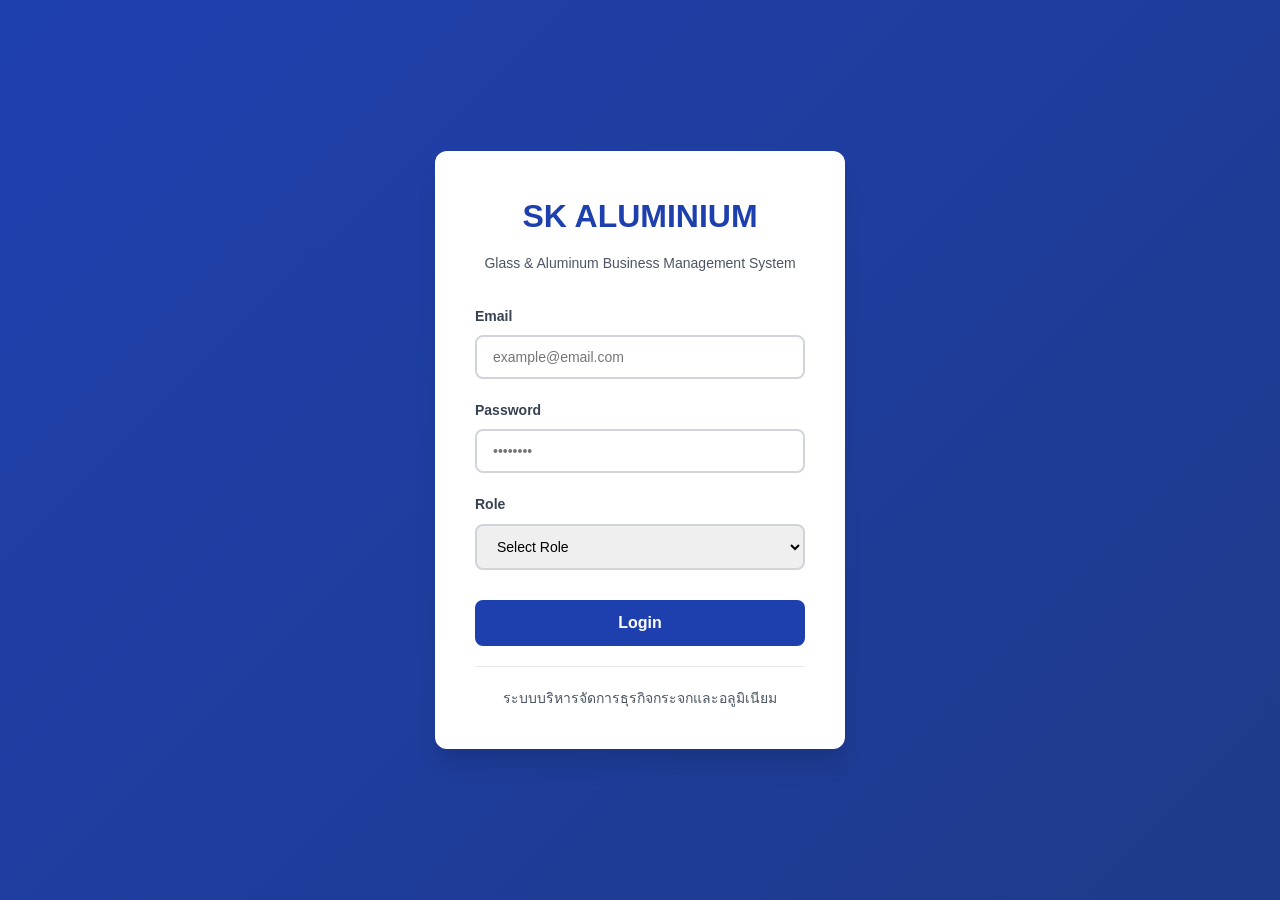
==== index.html @ 7371a051 "add all Round1" ====
<!DOCTYPE html>
<html lang="th">
<head>
    <meta charset="UTF-8">
    <meta name="viewport" content="width=device-width, initial-scale=1.0">
    <title>SK Aluminium - Login</title>
    <link rel="stylesheet" href="css/style.css">
</head>
<body class="login-page">
    <div class="login-container">
        <div class="login-box">
            <div class="login-header">
                <h1>SK ALUMINIUM</h1>
                <p>Glass & Aluminum Business Management System</p>
            </div>
            
            <form id="loginForm" class="login-form">
                <div class="form-group">
                    <label for="email">Email</label>
                    <input type="email" id="email" name="email" required placeholder="example@email.com">
                </div>
                
                <div class="form-group">
                    <label for="password">Password</label>
                    <input type="password" id="password" name="password" required placeholder="••••••••">
                </div>
                
                <div class="form-group">
                    <label for="role">Role</label>
                    <select id="role" name="role" required>
                        <option value="">Select Role</option>
                        <option value="CEO">CEO</option>
                        <option value="EMPLOYEE">Employee</option>
                    </select>
                </div>
                
                <button type="submit" class="btn-login">Login</button>
            </form>
            
            <div class="login-footer">
                <p>ระบบบริหารจัดการธุรกิจกระจกและอลูมิเนียม</p>
            </div>
        </div>
    </div>
    
    <script src="js/main.js"></script>
</body>
</html>
---- css/style.css ----
/* ===== Global Styles ===== */
* {
    margin: 0;
    padding: 0;
    box-sizing: border-box;
}

:root {
    /* Colors from SK Aluminium brand */
    --primary-blue: #1e40af;
    --primary-blue-dark: #1e3a8a;
    --primary-blue-light: #3b82f6;
    --secondary-blue: #60a5fa;
    --accent-blue: #2563eb;
    
    --white: #ffffff;
    --gray-50: #f9fafb;
    --gray-100: #f3f4f6;
    --gray-200: #e5e7eb;
    --gray-300: #d1d5db;
    --gray-400: #9ca3af;
    --gray-500: #6b7280;
    --gray-600: #4b5563;
    --gray-700: #374151;
    --gray-800: #1f2937;
    --gray-900: #111827;
    
    --success: #10b981;
    --warning: #f59e0b;
    --danger: #ef4444;
    --info: #3b82f6;
    
    --shadow-sm: 0 1px 2px 0 rgba(0, 0, 0, 0.05);
    --shadow: 0 1px 3px 0 rgba(0, 0, 0, 0.1), 0 1px 2px 0 rgba(0, 0, 0, 0.06);
    --shadow-md: 0 4px 6px -1px rgba(0, 0, 0, 0.1), 0 2px 4px -1px rgba(0, 0, 0, 0.06);
    --shadow-lg: 0 10px 15px -3px rgba(0, 0, 0, 0.1), 0 4px 6px -2px rgba(0, 0, 0, 0.05);
    --shadow-xl: 0 20px 25px -5px rgba(0, 0, 0, 0.1), 0 10px 10px -5px rgba(0, 0, 0, 0.04);
}

body {
    font-family: -apple-system, BlinkMacSystemFont, 'Segoe UI', Roboto, 'Helvetica Neue', Arial, sans-serif;
    background: var(--gray-50);
    color: var(--gray-900);
    line-height: 1.6;
}

/* ===== Login Page ===== */
.login-page {
    display: flex;
    align-items: center;
    justify-content: center;
    min-height: 100vh;
    background: linear-gradient(135deg, var(--primary-blue) 0%, var(--primary-blue-dark) 100%);
}

.login-container {
    width: 100%;
    max-width: 450px;
    padding: 20px;
}

.login-box {
    background: var(--white);
    border-radius: 12px;
    box-shadow: var(--shadow-xl);
    padding: 40px;
    animation: fadeInUp 0.5s ease;
}

.login-header {
    text-align: center;
    margin-bottom: 30px;
}

.login-header h1 {
    color: var(--primary-blue);
    font-size: 2rem;
    font-weight: 700;
    margin-bottom: 10px;
}

.login-header p {
    color: var(--gray-600);
    font-size: 0.875rem;
}

.login-form .form-group {
    margin-bottom: 20px;
}

.login-form label {
    display: block;
    margin-bottom: 8px;
    color: var(--gray-700);
    font-weight: 500;
}

.login-form input,
.login-form select {
    width: 100%;
    padding: 12px 16px;
    border: 2px solid var(--gray-300);
    border-radius: 8px;
    font-size: 1rem;
    transition: all 0.3s ease;
}

.login-form input:focus,
.login-form select:focus {
    outline: none;
    border-color: var(--primary-blue);
    box-shadow: 0 0 0 3px rgba(30, 64, 175, 0.1);
}

.btn-login {
    width: 100%;
    padding: 14px;
    background: var(--primary-blue);
    color: var(--white);
    border: none;
    border-radius: 8px;
    font-size: 1rem;
    font-weight: 600;
    cursor: pointer;
    transition: all 0.3s ease;
    margin-top: 10px;
}

.btn-login:hover {
    background: var(--primary-blue-dark);
    transform: translateY(-2px);
    box-shadow: var(--shadow-lg);
}

.btn-login:active {
    transform: translateY(0);
}

.login-footer {
    text-align: center;
    margin-top: 20px;
    padding-top: 20px;
    border-top: 1px solid var(--gray-200);
}

.login-footer p {
    color: var(--gray-600);
    font-size: 0.875rem;
}

/* ===== Dashboard Layout ===== */
.dashboard-page {
    display: flex;
    min-height: 100vh;
}

/* ===== Sidebar ===== */
.sidebar {
    width: 260px;
    background: linear-gradient(180deg, var(--primary-blue) 0%, var(--primary-blue-dark) 100%);
    color: var(--white);
    display: flex;
    flex-direction: column;
    position: fixed;
    height: 100vh;
    box-shadow: var(--shadow-lg);
    transition: all 0.3s ease;
    z-index: 1000;
}

.sidebar-header {
    padding: 30px 20px;
    border-bottom: 1px solid rgba(255, 255, 255, 0.1);
}

.sidebar-header h2 {
    font-size: 1.5rem;
    font-weight: 700;
    margin-bottom: 5px;
}

.sidebar-header p {
    font-size: 0.875rem;
    opacity: 0.9;
}

.sidebar-nav {
    flex: 1;
    padding: 20px 0;
    overflow-y: auto;
}

.nav-item {
    display: flex;
    align-items: center;
    padding: 14px 20px;
    color: var(--white);
    text-decoration: none;
    transition: all 0.3s ease;
    margin: 4px 10px;
    border-radius: 8px;
}

.nav-item:hover {
    background: rgba(255, 255, 255, 0.1);
    transform: translateX(5px);
}

.nav-item.active {
    background: rgba(255, 255, 255, 0.2);
    font-weight: 600;
}

.nav-item .icon {
    font-size: 1.25rem;
    margin-right: 12px;
    width: 24px;
    text-align: center;
}

.sidebar-footer {
    padding: 20px;
    border-top: 1px solid rgba(255, 255, 255, 0.1);
}

.btn-logout {
    width: 100%;
    padding: 12px;
    background: rgba(239, 68, 68, 0.8);
    color: var(--white);
    border: none;
    border-radius: 8px;
    font-weight: 600;
    cursor: pointer;
    transition: all 0.3s ease;
}

.btn-logout:hover {
    background: var(--danger);
    transform: translateY(-2px);
}

/* ===== Main Content ===== */
.main-content {
    flex: 1;
    margin-left: 260px;
    padding: 30px;
    background: var(--gray-50);
    min-height: 100vh;
}

.content-header {
    display: flex;
    justify-content: space-between;
    align-items: center;
    margin-bottom: 30px;
}

.content-header h1 {
    color: var(--gray-900);
    font-size: 1.875rem;
    font-weight: 700;
}

.header-actions {
    display: flex;
    gap: 10px;
}

/* ===== Main Header (Dashboard) ===== */
.main-header {
    text-align: center;
    padding: 20px;
    background: var(--white);
    border-radius: 12px;
    box-shadow: var(--shadow);
    margin-bottom: 30px;
}

.main-header h1 {
    color: var(--primary-blue);
    font-size: 2.5rem;
    font-weight: 700;
}

.header-info {
    color: var(--gray-600);
    margin-top: 8px;
}

/* ===== Hero Section ===== */
.hero-section {
    background: linear-gradient(135deg, var(--primary-blue) 0%, var(--accent-blue) 100%);
    color: var(--white);
    padding: 60px 40px;
    border-radius: 16px;
    text-align: center;
    margin-bottom: 30px;
    box-shadow: var(--shadow-lg);
    animation: fadeIn 0.6s ease;
}

.hero-content h2 {
    font-size: 2rem;
    font-weight: 700;
    margin-bottom: 15px;
}

.hero-content p {
    font-size: 1.125rem;
    opacity: 0.95;
}

/* ===== Stats Section ===== */
.stats-section {
    display: grid;
    grid-template-columns: repeat(auto-fit, minmax(200px, 1fr));
    gap: 20px;
    margin-bottom: 30px;
}

.stat-card {
    background: var(--white);
    padding: 30px 20px;
    border-radius: 12px;
    box-shadow: var(--shadow);
    text-align: center;
    transition: all 0.3s ease;
    cursor: pointer;
}

.stat-card:hover {
    transform: translateY(-5px);
    box-shadow: var(--shadow-lg);
}

.stat-card.highlight {
    background: linear-gradient(135deg, var(--primary-blue-light) 0%, var(--accent-blue) 100%);
    color: var(--white);
}

.stat-card h3 {
    font-size: 2.5rem;
    font-weight: 700;
    margin-bottom: 10px;
}

.stat-card p {
    font-size: 0.875rem;
    opacity: 0.9;
}

/* ===== Gallery Section ===== */
.gallery-section {
    margin-bottom: 30px;
}

.gallery-grid {
    display: grid;
    grid-template-columns: repeat(auto-fill, minmax(150px, 1fr));
    gap: 15px;
}

.gallery-item {
    border-radius: 12px;
    overflow: hidden;
    box-shadow: var(--shadow);
    transition: all 0.3s ease;
    cursor: pointer;
}

.gallery-item.large {
    grid-column: span 2;
    grid-row: span 2;
}

.gallery-item:hover {
    transform: scale(1.05);
    box-shadow: var(--shadow-lg);
}

.gallery-item img {
    width: 100%;
    height: 100%;
    object-fit: cover;
}

/* ===== Policies Section ===== */
.policies-section {
    background: var(--white);
    padding: 40px;
    border-radius: 12px;
    box-shadow: var(--shadow);
    margin-bottom: 30px;
}

.policies-section h2 {
    color: var(--gray-900);
    font-size: 1.75rem;
    font-weight: 700;
    margin-bottom: 10px;
    text-align: center;
}

.policies-section > p {
    text-align: center;
    color: var(--gray-600);
    margin-bottom: 30px;
}

.policies-grid {
    display: grid;
    grid-template-columns: repeat(auto-fit, minmax(280px, 1fr));
    gap: 20px;
}

.policy-card {
    background: var(--gray-50);
    padding: 25px;
    border-radius: 12px;
    border: 2px solid var(--gray-200);
    transition: all 0.3s ease;
}

.policy-card:hover {
    border-color: var(--primary-blue);
    box-shadow: var(--shadow-md);
    transform: translateY(-3px);
}

.policy-icon {
    font-size: 2rem;
    margin-bottom: 15px;
}

.policy-card h3 {
    color: var(--gray-900);
    font-size: 1.125rem;
    font-weight: 600;
    margin-bottom: 10px;
}

.policy-card p {
    color: var(--gray-600);
    font-size: 0.875rem;
    line-height: 1.5;
}

/* ===== Questions Section ===== */
.questions-section {
    display: grid;
    gap: 20px;
    margin-bottom: 30px;
}

.question-box {
    background: var(--white);
    padding: 30px;
    border-radius: 12px;
    box-shadow: var(--shadow);
    border-left: 4px solid var(--primary-blue);
}

.question-box h3 {
    color: var(--gray-900);
    font-size: 1.125rem;
    margin-bottom: 15px;
}

.question-box p {
    color: var(--gray-600);
    margin-bottom: 15px;
}

/* ===== Buttons ===== */
.btn-primary {
    padding: 12px 24px;
    background: var(--primary-blue);
    color: var(--white);
    border: none;
    border-radius: 8px;
    font-weight: 600;
    cursor: pointer;
    transition: all 0.3s ease;
    font-size: 0.875rem;
}

.btn-primary:hover {
    background: var(--primary-blue-dark);
    transform: translateY(-2px);
    box-shadow: var(--shadow-lg);
}

.btn-secondary {
    padding: 12px 24px;
    background: var(--gray-200);
    color: var(--gray-700);
    border: none;
    border-radius: 8px;
    font-weight: 600;
    cursor: pointer;
    transition: all 0.3s ease;
    font-size: 0.875rem;
}

.btn-secondary:hover {
    background: var(--gray-300);
}

.btn-success {
    padding: 12px 24px;
    background: var(--success);
    color: var(--white);
    border: none;
    border-radius: 8px;
    font-weight: 600;
    cursor: pointer;
    transition: all 0.3s ease;
    font-size: 0.875rem;
}

.btn-success:hover {
    background: #059669;
    transform: translateY(-2px);
}

.btn-danger {
    padding: 12px 24px;
    background: var(--danger);
    color: var(--white);
    border: none;
    border-radius: 8px;
    font-weight: 600;
    cursor: pointer;
    transition: all 0.3s ease;
    font-size: 0.875rem;
}

.btn-danger:hover {
    background: #dc2626;
    transform: translateY(-2px);
}

.btn-action {
    padding: 10px 20px;
    background: var(--primary-blue);
    color: var(--white);
    border: none;
    border-radius: 8px;
    font-weight: 500;
    cursor: pointer;
    transition: all 0.3s ease;
    font-size: 0.875rem;
}

.btn-action:hover {
    background: var(--primary-blue-dark);
}

.btn-icon {
    padding: 8px;
    background: transparent;
    border: none;
    font-size: 1.25rem;
    cursor: pointer;
    transition: all 0.2s ease;
    border-radius: 6px;
}

.btn-icon:hover {
    background: var(--gray-100);
    transform: scale(1.1);
}

/* ===== Filter Section ===== */
.filter-section {
    background: var(--white);
    padding: 20px;
    border-radius: 12px;
    box-shadow: var(--shadow);
    margin-bottom: 20px;
}

.filter-group {
    display: flex;
    gap: 15px;
    flex-wrap: wrap;
}

.filter-group input,
.filter-group select {
    padding: 10px 15px;
    border: 2px solid var(--gray-300);
    border-radius: 8px;
    font-size: 0.875rem;
    transition: all 0.3s ease;
}

.filter-group input:focus,
.filter-group select:focus {
    outline: none;
    border-color: var(--primary-blue);
}

.filter-group input[type="text"] {
    flex: 1;
    min-width: 200px;
}

/* ===== Inventory Stats ===== */
.inventory-stats {
    display: grid;
    grid-template-columns: repeat(auto-fit, minmax(200px, 1fr));
    gap: 20px;
    margin-bottom: 30px;
}

.inventory-stats .stat-card {
    display: flex;
    align-items: center;
    gap: 15px;
    padding: 20px;
    text-align: left;
}

.stat-icon {
    font-size: 2.5rem;
}

.stat-info h3 {
    font-size: 1.875rem;
    font-weight: 700;
    margin-bottom: 5px;
}

.stat-info p {
    font-size: 0.875rem;
    color: var(--gray-600);
}

.stat-card.warning {
    border-left: 4px solid var(--warning);
}

.stat-card.success {
    border-left: 4px solid var(--success);
}

.stat-card.danger {
    border-left: 4px solid var(--danger);
}

.stat-card.info {
    border-left: 4px solid var(--info);
}

/* ===== Tables ===== */
.table-container {
    background: var(--white);
    border-radius: 12px;
    box-shadow: var(--shadow);
    overflow: hidden;
    margin-bottom: 30px;
}

.table-container h2 {
    padding: 20px;
    margin: 0;
    background: var(--gray-50);
    border-bottom: 2px solid var(--gray-200);
}

.data-table {
    width: 100%;
    border-collapse: collapse;
}

.data-table thead {
    background: var(--primary-blue);
    color: var(--white);
}

.data-table thead th {
    padding: 15px;
    text-align: left;
    font-weight: 600;
    font-size: 0.875rem;
}

.data-table tbody tr {
    border-bottom: 1px solid var(--gray-200);
    transition: all 0.2s ease;
}

.data-table tbody tr:hover {
    background: var(--gray-50);
}

.data-table tbody td {
    padding: 15px;
    font-size: 0.875rem;
}

.data-table tfoot {
    background: var(--gray-100);
    font-weight: 600;
}

.data-table tfoot td {
    padding: 15px;
}

/* ===== Badges ===== */
.badge {
    display: inline-block;
    padding: 4px 12px;
    border-radius: 20px;
    font-size: 0.75rem;
    font-weight: 600;
}

.badge-new {
    background: #dbeafe;
    color: var(--primary-blue);
}

.badge-scrap {
    background: #fef3c7;
    color: #92400e;
}

.badge-success {
    background: #d1fae5;
    color: #065f46;
}

.badge-warning {
    background: #fed7aa;
    color: #92400e;
}

.badge-info {
    background: #dbeafe;
    color: #1e40af;
}

/* ===== Status ===== */
.status-normal {
    color: var(--success);
    font-weight: 600;
}

.status-low {
    color: var(--warning);
    font-weight: 600;
}

.status-out {
    color: var(--danger);
    font-weight: 600;
}

.status-working {
    color: var(--info);
    font-weight: 600;
}

.status-present {
    color: var(--success);
    font-weight: 600;
}

.status-late {
    color: var(--warning);
    font-weight: 600;
}

/* ===== Quotation ===== */
.quotation-container {
    max-width: 900px;
    margin: 0 auto;
}

.quotation-paper {
    background: var(--white);
    border-radius: 12px;
    box-shadow: var(--shadow-lg);
    padding: 40px;
}

.quotation-header {
    display: flex;
    justify-content: space-between;
    padding-bottom: 20px;
    border-bottom: 3px solid var(--primary-blue);
    margin-bottom: 30px;
}

.company-info h2 {
    color: var(--primary-blue);
    font-size: 1.5rem;
    font-weight: 700;
    margin-bottom: 10px;
}

.company-info p {
    color: var(--gray-600);
    font-size: 0.875rem;
    margin: 3px 0;
}

.quotation-title {
    text-align: right;
}

.quotation-title h1 {
    color: var(--primary-blue);
    font-size: 2rem;
    font-weight: 700;
    margin-bottom: 10px;
}

.quotation-title p {
    color: var(--gray-600);
    font-size: 0.875rem;
    margin: 3px 0;
}

.customer-section {
    display: flex;
    justify-content: space-between;
    margin-bottom: 30px;
    padding: 20px;
    background: var(--gray-50);
    border-radius: 8px;
}

.customer-info h3 {
    color: var(--gray-900);
    font-size: 1.125rem;
    margin-bottom: 8px;
}

.customer-info p,
.quotation-info p {
    color: var(--gray-600);
    font-size: 0.875rem;
    margin: 5px 0;
}

.quotation-table {
    width: 100%;
    border-collapse: collapse;
    margin-bottom: 20px;
}

.quotation-table thead {
    background: var(--primary-blue);
    color: var(--white);
}

.quotation-table th {
    padding: 12px;
    text-align: center;
    font-weight: 600;
    font-size: 0.875rem;
}

.quotation-table td {
    padding: 12px;
    text-align: center;
    border-bottom: 1px solid var(--gray-200);
}

.quotation-table tbody tr:hover {
    background: var(--gray-50);
}

.add-item-row {
    background: transparent !important;
}

.btn-add-item {
    width: 100%;
    padding: 10px;
    background: var(--gray-100);
    border: 2px dashed var(--gray-400);
    border-radius: 8px;
    color: var(--gray-600);
    font-weight: 600;
    cursor: pointer;
    transition: all 0.3s ease;
}

.btn-add-item:hover {
    background: var(--primary-blue);
    color: var(--white);
    border-color: var(--primary-blue);
}

.quotation-summary {
    background: var(--gray-50);
    padding: 20px;
    border-radius: 8px;
    margin-bottom: 20px;
}

.summary-row {
    display: flex;
    justify-content: space-between;
    align-items: center;
    font-size: 1.125rem;
}

.summary-row span:last-child {
    font-weight: 700;
    font-size: 1.5rem;
    color: var(--primary-blue);
}

.payment-status {
    background: var(--white);
    padding: 20px;
    border: 2px solid var(--gray-200);
    border-radius: 8px;
    margin-bottom: 20px;
}

.payment-status label {
    display: block;
    font-weight: 600;
    margin-bottom: 10px;
    color: var(--gray-700);
}

.checkbox-group {
    display: flex;
    gap: 20px;
    margin-bottom: 15px;
}

.checkbox-group label {
    display: flex;
    align-items: center;
    gap: 8px;
    cursor: pointer;
}

.checkbox-group input[type="checkbox"] {
    width: 18px;
    height: 18px;
    cursor: pointer;
}

.payment-date {
    display: flex;
    justify-content: space-between;
    color: var(--gray-600);
    font-size: 0.875rem;
}

.signature-section {
    display: grid;
    grid-template-columns: 1fr 1fr;
    gap: 40px;
    margin: 40px 0;
}

.signature-box {
    text-align: center;
}

.signature-box h4 {
    color: var(--gray-700);
    margin-bottom: 40px;
}

.signature-line {
    border-top: 2px solid var(--gray-900);
    margin: 0 auto 10px;
    width: 200px;
}

.signature-box p {
    color: var(--gray-600);
    font-size: 0.875rem;
}

.quotation-actions {
    display: flex;
    justify-content: center;
    gap: 15px;
    padding-top: 20px;
    border-top: 2px solid var(--gray-200);
}

/* ===== Projects Grid ===== */
.projects-grid {
    display: grid;
    grid-template-columns: repeat(auto-fill, minmax(350px, 1fr));
    gap: 20px;
    margin-bottom: 30px;
}

.project-card {
    background: var(--white);
    border-radius: 12px;
    box-shadow: var(--shadow);
    padding: 25px;
    transition: all 0.3s ease;
}

.project-card:hover {
    transform: translateY(-5px);
    box-shadow: var(--shadow-xl);
}

.project-header {
    display: flex;
    justify-content: space-between;
    align-items: flex-start;
    margin-bottom: 20px;
}

.project-header h3 {
    color: var(--gray-900);
    font-size: 1.125rem;
    font-weight: 600;
    flex: 1;
}

.project-info {
    margin-bottom: 20px;
    color: var(--gray-600);
    font-size: 0.875rem;
}

.project-info p {
    margin: 8px 0;
}

.project-cost {
    background: var(--gray-50);
    padding: 15px;
    border-radius: 8px;
    margin-bottom: 15px;
}

.cost-item {
    display: flex;
    justify-content: space-between;
    margin: 8px 0;
    font-size: 0.875rem;
}

.cost-item.profit {
    font-weight: 700;
    color: var(--success);
    font-size: 1rem;
}

.project-payment {
    margin-bottom: 15px;
}

.payment-status.paid {
    color: var(--success);
    font-weight: 600;
}

.payment-status.unpaid {
    color: var(--warning);
    font-weight: 600;
}

.project-actions {
    display: flex;
    gap: 10px;
}

.project-actions button {
    flex: 1;
}

/* ===== Calendar ===== */
.calendar-section {
    background: var(--white);
    padding: 30px;
    border-radius: 12px;
    box-shadow: var(--shadow);
    margin-bottom: 30px;
}

.calendar-section h2 {
    margin-bottom: 20px;
    color: var(--gray-900);
}

.calendar-grid {
    display: grid;
    grid-template-columns: repeat(7, 1fr);
    gap: 10px;
}

.calendar-day {
    aspect-ratio: 1;
    display: flex;
    align-items: center;
    justify-content: center;
    border-radius: 8px;
    font-weight: 500;
    cursor: pointer;
    transition: all 0.2s ease;
}

.calendar-day.header {
    background: var(--primary-blue);
    color: var(--white);
    font-weight: 600;
    cursor: default;
}

.calendar-day.other-month {
    color: var(--gray-400);
}

.calendar-day.present {
    background: #d1fae5;
    color: #065f46;
}

.calendar-day.late {
    background: #fed7aa;
    color: #92400e;
}

.calendar-day.absent {
    background: #fecaca;
    color: #991b1b;
}

.calendar-day.today {
    border: 3px solid var(--primary-blue);
    font-weight: 700;
}

.calendar-day:not(.header):hover {
    transform: scale(1.1);
    box-shadow: var(--shadow-md);
}

.calendar-legend {
    display: flex;
    gap: 20px;
    margin-top: 20px;
    justify-content: center;
}

.legend-item {
    display: flex;
    align-items: center;
    gap: 8px;
    font-size: 0.875rem;
}

.legend-item .dot {
    width: 16px;
    height: 16px;
    border-radius: 4px;
}

.legend-item .dot.present {
    background: #d1fae5;
}

.legend-item .dot.late {
    background: #fed7aa;
}

.legend-item .dot.absent {
    background: #fecaca;
}

.legend-item .dot.today {
    border: 2px solid var(--primary-blue);
}

/* ===== Today Info ===== */
.today-info {
    background: var(--white);
    padding: 30px;
    border-radius: 12px;
    box-shadow: var(--shadow);
    margin-bottom: 30px;
    display: flex;
    justify-content: space-between;
    align-items: center;
}

.time-display h2 {
    font-size: 3rem;
    font-weight: 700;
    color: var(--primary-blue);
    margin-bottom: 10px;
}

.time-display p {
    color: var(--gray-600);
    font-size: 1.125rem;
}

.today-status {
    text-align: right;
}

.status-item {
    margin: 10px 0;
}

.status-item span {
    color: var(--gray-600);
    margin-right: 10px;
}

.status-item strong {
    font-size: 1.125rem;
}

/* ===== Media Gallery ===== */
.projects-gallery {
    display: grid;
    gap: 30px;
}

.project-gallery-card {
    background: var(--white);
    border-radius: 12px;
    box-shadow: var(--shadow);
    padding: 25px;
}

.project-gallery-header {
    display: flex;
    justify-content: space-between;
    align-items: center;
    margin-bottom: 20px;
}

.project-gallery-header h3 {
    color: var(--gray-900);
    font-size: 1.25rem;
    font-weight: 600;
}

.image-count {
    background: var(--primary-blue);
    color: var(--white);
    padding: 4px 12px;
    border-radius: 20px;
    font-size: 0.875rem;
    font-weight: 600;
}

.media-tabs {
    display: flex;
    gap: 10px;
    margin-bottom: 20px;
    border-bottom: 2px solid var(--gray-200);
}

.tab-btn {
    padding: 12px 20px;
    background: transparent;
    border: none;
    border-bottom: 3px solid transparent;
    color: var(--gray-600);
    font-weight: 600;
    cursor: pointer;
    transition: all 0.3s ease;
}

.tab-btn:hover {
    color: var(--primary-blue);
}

.tab-btn.active {
    color: var(--primary-blue);
    border-bottom-color: var(--primary-blue);
}

.media-grid {
    display: grid;
    grid-template-columns: repeat(auto-fill, minmax(200px, 1fr));
    gap: 15px;
}

.media-item {
    position: relative;
    border-radius: 12px;
    overflow: hidden;
    box-shadow: var(--shadow);
    transition: all 0.3s ease;
    cursor: pointer;
}

.media-item:hover {
    transform: translateY(-5px);
    box-shadow: var(--shadow-lg);
}

.media-item:hover .media-overlay {
    opacity: 1;
}

.media-item img {
    width: 100%;
    height: 150px;
    object-fit: cover;
}

.media-overlay {
    position: absolute;
    top: 0;
    left: 0;
    right: 0;
    bottom: 0;
    background: rgba(0, 0, 0, 0.6);
    display: flex;
    align-items: center;
    justify-content: center;
    gap: 10px;
    opacity: 0;
    transition: opacity 0.3s ease;
}

.media-overlay .btn-icon {
    background: var(--white);
    padding: 10px;
    font-size: 1.25rem;
}

.media-date {
    padding: 8px;
    text-align: center;
    background: var(--gray-50);
    font-size: 0.75rem;
    color: var(--gray-600);
}

.media-item.upload-placeholder {
    display: flex;
    align-items: center;
    justify-content: center;
    background: var(--gray-50);
    border: 2px dashed var(--gray-400);
    min-height: 150px;
}

.btn-upload {
    background: transparent;
    border: none;
    cursor: pointer;
    text-align: center;
    color: var(--gray-600);
    transition: all 0.3s ease;
}

.btn-upload:hover {
    color: var(--primary-blue);
    transform: scale(1.1);
}

.btn-upload span {
    font-size: 2rem;
    display: block;
    margin-bottom: 10px;
}

/* ===== Reports ===== */
.reports-summary {
    display: grid;
    grid-template-columns: repeat(auto-fit, minmax(250px, 1fr));
    gap: 20px;
    margin-bottom: 30px;
}

.summary-card {
    background: var(--white);
    border-radius: 12px;
    box-shadow: var(--shadow);
    padding: 25px;
    display: flex;
    align-items: center;
    gap: 20px;
    transition: all 0.3s ease;
}

.summary-card:hover {
    transform: translateY(-5px);
    box-shadow: var(--shadow-lg);
}

.summary-card.revenue {
    border-left: 4px solid #10b981;
}

.summary-card.profit {
    border-left: 4px solid #3b82f6;
}

.summary-card.projects {
    border-left: 4px solid #f59e0b;
}

.summary-card.margin {
    border-left: 4px solid #8b5cf6;
}

.summary-icon {
    font-size: 3rem;
}

.summary-info h3 {
    color: var(--gray-600);
    font-size: 0.875rem;
    font-weight: 500;
    margin-bottom: 8px;
}

.summary-info .amount {
    color: var(--gray-900);
    font-size: 2rem;
    font-weight: 700;
    margin-bottom: 8px;
}

.trend {
    font-size: 0.75rem;
    font-weight: 600;
}

.trend.up {
    color: var(--success);
}

.trend.down {
    color: var(--danger);
}

.trend.neutral {
    color: var(--gray-500);
}

.charts-grid {
    display: grid;
    grid-template-columns: repeat(auto-fit, minmax(400px, 1fr));
    gap: 20px;
    margin-bottom: 30px;
}

.chart-card {
    background: var(--white);
    border-radius: 12px;
    box-shadow: var(--shadow);
    padding: 25px;
}

.chart-header {
    display: flex;
    justify-content: space-between;
    align-items: center;
    margin-bottom: 20px;
}

.chart-header h3 {
    color: var(--gray-900);
    font-size: 1.125rem;
    font-weight: 600;
}

.chart-filter {
    padding: 8px 12px;
    border: 2px solid var(--gray-300);
    border-radius: 6px;
    font-size: 0.875rem;
}

.chart-placeholder {
    height: 300px;
    display: flex;
    align-items: center;
    justify-content: center;
    background: var(--gray-50);
    border-radius: 8px;
}

.chart-mock {
    text-align: center;
    color: var(--gray-600);
}

.chart-mock p {
    font-size: 1.125rem;
    font-weight: 600;
    margin-bottom: 10px;
}

.chart-mock small {
    font-size: 0.875rem;
}

.reports-tabs {
    display: flex;
    gap: 10px;
    margin-bottom: 20px;
    background: var(--white);
    padding: 10px;
    border-radius: 12px;
    box-shadow: var(--shadow);
}

.reports-tabs .tab-btn {
    flex: 1;
    padding: 12px;
    background: var(--gray-50);
    border: 2px solid var(--gray-200);
    border-radius: 8px;
    font-weight: 600;
    color: var(--gray-600);
    cursor: pointer;
    transition: all 0.3s ease;
}

.reports-tabs .tab-btn:hover {
    background: var(--gray-100);
}

.reports-tabs .tab-btn.active {
    background: var(--primary-blue);
    color: var(--white);
    border-color: var(--primary-blue);
}

.report-section {
    display: none;
}

.report-section.active {
    display: block;
}

.report-section h2 {
    color: var(--gray-900);
    font-size: 1.5rem;
    font-weight: 700;
    margin-bottom: 20px;
}

.total-row {
    background: var(--gray-100);
    font-weight: 700;
}

.profit {
    color: var(--success);
}

.warning-row {
    background: #fef3c7;
}

/* ===== Modals ===== */
.modal {
    display: none;
    position: fixed;
    z-index: 2000;
    left: 0;
    top: 0;
    width: 100%;
    height: 100%;
    background: rgba(0, 0, 0, 0.5);
    animation: fadeIn 0.3s ease;
}

.modal.active {
    display: flex;
    align-items: center;
    justify-content: center;
}

.modal-content {
    background: var(--white);
    border-radius: 12px;
    box-shadow: var(--shadow-xl);
    padding: 30px;
    width: 90%;
    max-width: 500px;
    max-height: 90vh;
    overflow-y: auto;
    animation: slideUp 0.3s ease;
    position: relative;
}

.modal-content.large {
    max-width: 800px;
}

.modal-content .close {
    position: absolute;
    right: 20px;
    top: 20px;
    font-size: 2rem;
    font-weight: 700;
    color: var(--gray-400);
    cursor: pointer;
    transition: all 0.2s ease;
}

.modal-content .close:hover {
    color: var(--gray-900);
    transform: rotate(90deg);
}

.modal-content h2 {
    color: var(--gray-900);
    font-size: 1.5rem;
    font-weight: 700;
    margin-bottom: 20px;
}

.modal-body {
    margin-bottom: 20px;
}

.time-confirm {
    text-align: center;
    padding: 20px;
    background: var(--gray-50);
    border-radius: 8px;
    margin: 20px 0;
}

.time-confirm h3 {
    font-size: 2rem;
    color: var(--primary-blue);
    margin-bottom: 10px;
}

.time-confirm p {
    color: var(--gray-600);
}

/* ===== Forms ===== */
.form-group {
    margin-bottom: 20px;
}

.form-group label {
    display: block;
    margin-bottom: 8px;
    color: var(--gray-700);
    font-weight: 600;
    font-size: 0.875rem;
}

.form-group input,
.form-group select,
.form-group textarea {
    width: 100%;
    padding: 12px 16px;
    border: 2px solid var(--gray-300);
    border-radius: 8px;
    font-size: 0.875rem;
    font-family: inherit;
    transition: all 0.3s ease;
}

.form-group input:focus,
.form-group select:focus,
.form-group textarea:focus {
    outline: none;
    border-color: var(--primary-blue);
    box-shadow: 0 0 0 3px rgba(30, 64, 175, 0.1);
}

.form-row {
    display: grid;
    grid-template-columns: 1fr 1fr;
    gap: 15px;
}

.modal-actions {
    display: flex;
    gap: 10px;
    justify-content: flex-end;
    margin-top: 20px;
}

/* ===== File Upload ===== */
.file-upload-area {
    border: 2px dashed var(--gray-400);
    border-radius: 8px;
    padding: 30px;
    text-align: center;
    cursor: pointer;
    transition: all 0.3s ease;
}

.file-upload-area:hover {
    border-color: var(--primary-blue);
    background: var(--gray-50);
}

.upload-prompt {
    color: var(--gray-600);
}

.upload-icon {
    font-size: 3rem;
    display: block;
    margin-bottom: 15px;
}

.upload-prompt p {
    font-weight: 600;
    margin-bottom: 5px;
}

.upload-prompt small {
    font-size: 0.75rem;
}

.file-preview {
    display: grid;
    grid-template-columns: repeat(auto-fill, minmax(100px, 1fr));
    gap: 10px;
    margin-top: 20px;
}

.file-preview img {
    width: 100%;
    height: 100px;
    object-fit: cover;
    border-radius: 8px;
}

/* ===== Image Viewer ===== */
.image-viewer .modal-content {
    max-width: 1200px;
    padding: 20px;
}

.image-viewer-container {
    position: relative;
    display: flex;
    align-items: center;
    justify-content: center;
    min-height: 400px;
    background: var(--gray-900);
    border-radius: 8px;
    overflow: hidden;
}

.image-viewer-container img {
    max-width: 100%;
    max-height: 70vh;
    object-fit: contain;
}

.nav-btn {
    position: absolute;
    background: rgba(255, 255, 255, 0.9);
    border: none;
    width: 50px;
    height: 50px;
    border-radius: 50%;
    font-size: 2rem;
    cursor: pointer;
    transition: all 0.3s ease;
}

.nav-btn:hover {
    background: var(--white);
    transform: scale(1.1);
}

.nav-btn.prev {
    left: 20px;
}

.nav-btn.next {
    right: 20px;
}

.image-info {
    text-align: center;
    margin-top: 15px;
    color: var(--gray-600);
}

/* ===== Mini Table ===== */
.mini-table {
    width: 100%;
    border-collapse: collapse;
    margin-top: 10px;
    font-size: 0.875rem;
}

.mini-table thead {
    background: var(--gray-100);
}

.mini-table th,
.mini-table td {
    padding: 10px;
    text-align: left;
    border-bottom: 1px solid var(--gray-200);
}

.mini-table .empty-state {
    text-align: center;
    color: var(--gray-500);
    font-style: italic;
}

/* ===== CEO Only Elements ===== */
.ceo-only {
    /* Will be hidden for employees via JavaScript */
}

.ceo-only-field {
    /* Will be hidden for employees via JavaScript */
}

/* ===== Animations ===== */
@keyframes fadeIn {
    from {
        opacity: 0;
    }
    to {
        opacity: 1;
    }
}

@keyframes fadeInUp {
    from {
        opacity: 0;
        transform: translateY(20px);
    }
    to {
        opacity: 1;
        transform: translateY(0);
    }
}

@keyframes slideUp {
    from {
        transform: translateY(50px);
        opacity: 0;
    }
    to {
        transform: translateY(0);
        opacity: 1;
    }
}

/* ===== Responsive Design ===== */
@media (max-width: 768px) {
    .sidebar {
        width: 70px;
    }
    
    .sidebar-header h2 {
        display: none;
    }
    
    .sidebar-header p {
        display: none;
    }
    
    .nav-item span:not(.icon) {
        display: none;
    }
    
    .main-content {
        margin-left: 70px;
        padding: 15px;
    }
    
    .stats-section,
    .inventory-stats {
        grid-template-columns: repeat(2, 1fr);
    }
    
    .projects-grid {
        grid-template-columns: 1fr;
    }
    
    .form-row {
        grid-template-columns: 1fr;
    }
    
    .charts-grid {
        grid-template-columns: 1fr;
    }
    
    .signature-section {
        grid-template-columns: 1fr;
    }
    
    .calendar-grid {
        gap: 5px;
    }
    
    .today-info {
        flex-direction: column;
        text-align: center;
    }
    
    .today-status {
        text-align: center;
    }
}

@media (max-width: 480px) {
    .stats-section,
    .inventory-stats {
        grid-template-columns: 1fr;
    }
    
    .filter-group {
        flex-direction: column;
    }
    
    .filter-group input,
    .filter-group select {
        width: 100%;
    }
}

/* ===== Print Styles ===== */
@media print {
    .sidebar,
    .btn-primary,
    .btn-secondary,
    .btn-action,
    .btn-icon,
    .modal,
    .filter-section,
    .content-header button {
        display: none !important;
    }
    
    .main-content {
        margin-left: 0;
    }
    
    .quotation-paper {
        box-shadow: none;
    }
}
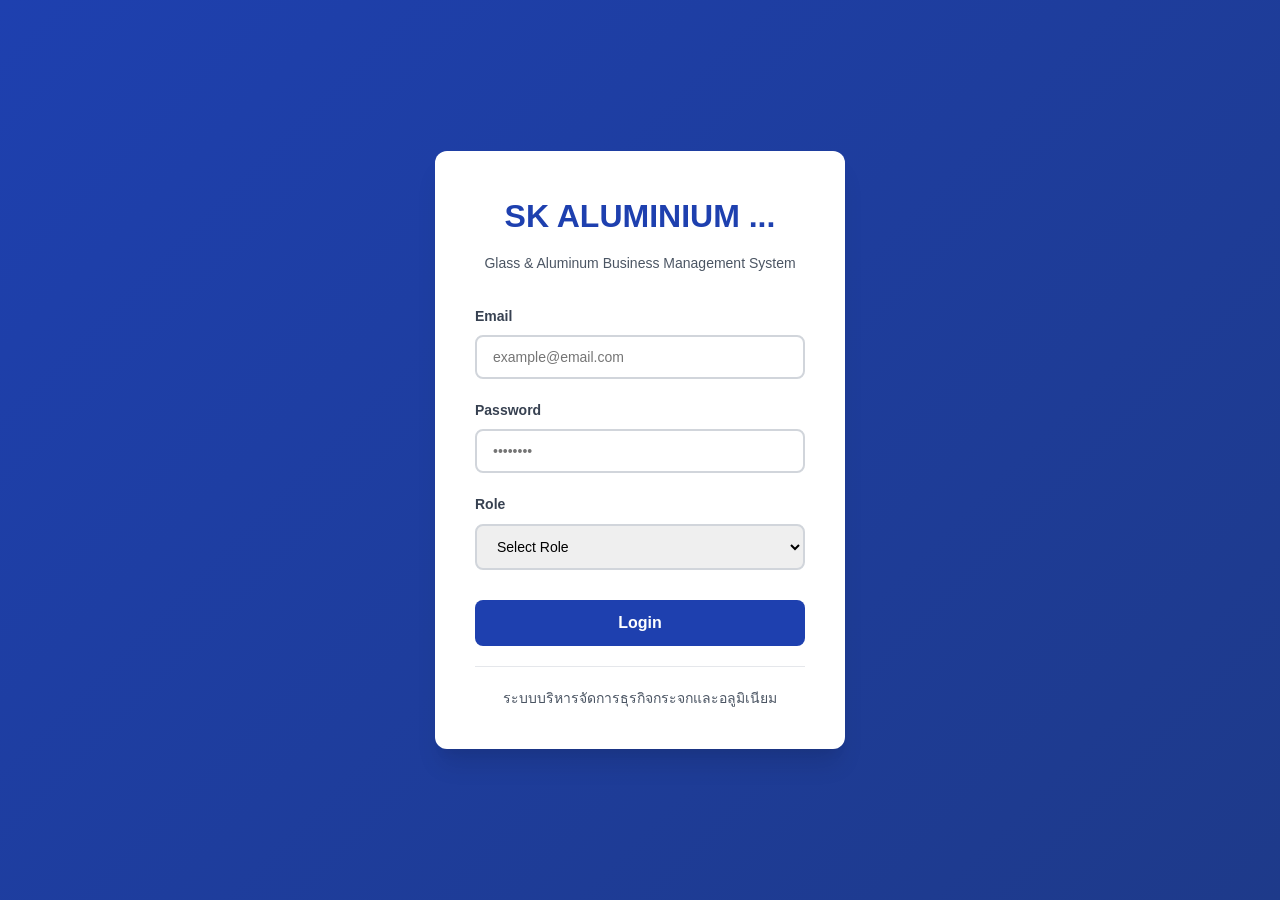
==== commit 5bf6013b: "add "... "" ====
--- a/index.html
+++ b/index.html
@@ -10,7 +10,7 @@
     <div class="login-container">
         <div class="login-box">
             <div class="login-header">
-                <h1>SK ALUMINIUM</h1>
+                <h1>SK ALUMINIUM  ...</h1>
                 <p>Glass & Aluminum Business Management System</p>
             </div>
             
@@ -43,6 +43,7 @@
         </div>
     </div>
     
+    <script src="js/api.js"></script>
     <script src="js/main.js"></script>
 </body>
 </html>
--- a/css/style.css
+++ b/css/style.css
@@ -357,11 +357,13 @@
 
 .gallery-grid {
     display: grid;
-    grid-template-columns: repeat(auto-fill, minmax(150px, 1fr));
-    gap: 15px;
+    grid-template-columns: repeat(auto-fit, minmax(220px, 1fr));
+    gap: 0;
 }
 
 .gallery-item {
+    width: 100%;
+    height: 220px;
     border-radius: 12px;
     overflow: hidden;
     box-shadow: var(--shadow);
@@ -369,10 +371,6 @@
     cursor: pointer;
 }
 
-.gallery-item.large {
-    grid-column: span 2;
-    grid-row: span 2;
-}
 
 .gallery-item:hover {
     transform: scale(1.05);
@@ -570,6 +568,188 @@
 .btn-icon:hover {
     background: var(--gray-100);
     transform: scale(1.1);
+}
+
+/* ===== Announcement Styles ===== */
+.announcement-banner {
+    display: none;
+    gap: 16px;
+    align-items: flex-start;
+    justify-content: space-between;
+    background: linear-gradient(135deg, #fef08a 0%, #fef3c7 50%, #fee2e2 100%);
+    border: 2px solid #f59e0b;
+    padding: 20px;
+    border-radius: 14px;
+    margin-bottom: 24px;
+    box-shadow: 0 10px 25px rgba(245, 158, 11, 0.15), inset 0 1px 0 rgba(255, 255, 255, 0.6);
+    animation: slideDown 0.5s ease-out, pulse-banner 2s ease-in-out infinite;
+    position: relative;
+    overflow: hidden;
+}
+
+.announcement-banner::before {
+    content: '';
+    position: absolute;
+    top: 0;
+    left: -100%;
+    width: 100%;
+    height: 100%;
+    background: linear-gradient(90deg, transparent, rgba(255,255,255,0.3), transparent);
+    animation: shimmer 2s infinite;
+}
+
+@keyframes slideDown {
+    from {
+        opacity: 0;
+        transform: translateY(-20px);
+    }
+    to {
+        opacity: 1;
+        transform: translateY(0);
+    }
+}
+
+@keyframes pulse-banner {
+    0%, 100% {
+        box-shadow: 0 10px 25px rgba(245, 158, 11, 0.15), inset 0 1px 0 rgba(255, 255, 255, 0.6);
+    }
+    50% {
+        box-shadow: 0 15px 35px rgba(245, 158, 11, 0.25), inset 0 1px 0 rgba(255, 255, 255, 0.6);
+    }
+}
+
+@keyframes shimmer {
+    0% {
+        left: -100%;
+    }
+    100% {
+        left: 100%;
+    }
+}
+
+.announcement-wrapper {
+    display: flex;
+    gap: 16px;
+    align-items: flex-start;
+    flex: 1;
+    position: relative;
+    z-index: 1;
+}
+
+.announcement-icon {
+    font-size: 32px;
+    flex-shrink: 0;
+    animation: bounce 1.5s ease-in-out infinite;
+}
+
+@keyframes bounce {
+    0%, 100% {
+        transform: translateY(0);
+    }
+    50% {
+        transform: translateY(-8px);
+    }
+}
+
+.announcement-text-box {
+    flex: 1;
+}
+
+.announcement-banner .announcement-title {
+    color: #d97706;
+    font-size: 1.1rem;
+    font-weight: 700;
+    margin-bottom: 8px;
+    text-transform: uppercase;
+    letter-spacing: 0.5px;
+}
+
+.announcement-banner .announcement-content {
+    color: #333;
+    font-weight: 600;
+    font-size: 1rem;
+    line-height: 1.5;
+    margin-bottom: 8px;
+    word-wrap: break-word;
+}
+
+.announcement-meta {
+    display: flex;
+    align-items: center;
+    gap: 8px;
+    font-size: 0.85rem;
+    color: #b45309;
+    font-weight: 500;
+}
+
+.announcement-date {
+    display: inline-block;
+}
+
+.announcement-divider {
+    display: inline-block;
+}
+
+.announcement-view-count {
+    display: inline-block;
+}
+
+.btn-clear-announcement {
+    padding: 8px 12px;
+    background: rgba(255, 255, 255, 0.8);
+    border: 2px solid #f59e0b;
+    color: #d97706;
+    border-radius: 50%;
+    width: 36px;
+    height: 36px;
+    cursor: pointer;
+    font-weight: 700;
+    font-size: 1.2rem;
+    transition: all 0.3s ease;
+    display: flex;
+    align-items: center;
+    justify-content: center;
+    flex-shrink: 0;
+    margin-top: 2px;
+    position: relative;
+    z-index: 2;
+}
+
+.btn-clear-announcement:hover {
+    background: #f59e0b;
+    color: #fff;
+    transform: scale(1.1) rotate(90deg);
+    box-shadow: 0 4px 12px rgba(245, 158, 11, 0.3);
+}
+
+.btn-clear-announcement:active {
+    transform: scale(0.95);
+}
+
+.btn-clear {
+    padding: 8px 12px;
+    background: transparent;
+    border: 1px solid rgba(17,24,39,0.06);
+    color: var(--primary-blue-dark);
+    border-radius: 8px;
+    cursor: pointer;
+    font-weight: 600;
+}
+
+.btn-clear:hover {
+    background: rgba(30,64,175,0.06);
+}
+
+.announcement-editor textarea {
+    padding: 12px;
+    border-radius: 8px;
+    border: 1px solid var(--gray-200);
+    font-size: 0.95rem;
+    resize: vertical;
+}
+
+.announcement-editor h3 {
+    margin-bottom: 8px;
 }
 
 /* ===== Filter Section ===== */
@@ -1605,6 +1785,35 @@
     max-width: 800px;
 }
 
+.modal-content.small {
+    max-width: 600px;
+}
+
+#modalMaterialSearch {
+    width: 100%;
+    padding: 8px;
+    margin-top: 5px;
+    margin-bottom: 8px;
+    box-sizing: border-box;
+}
+
+#materialSearchResults {
+    width: 100%;
+    border-collapse: collapse;
+    margin-bottom: 8px;
+}
+#materialSearchResults th, #materialSearchResults td {
+    padding: 6px 8px;
+    border: 1px solid #ddd;
+    font-size: 0.9rem;
+}
+#materialSearchResults tr.search-row { cursor: pointer; }
+#materialSearchResults tr.selected { background-color: #eef; }
+
+#materialNotSelected {
+    margin-top: 4px;
+}
+
 .modal-content .close {
     position: absolute;
     right: 20px;
@@ -1958,4 +2167,4 @@
     .quotation-paper {
         box-shadow: none;
     }
-}
+}
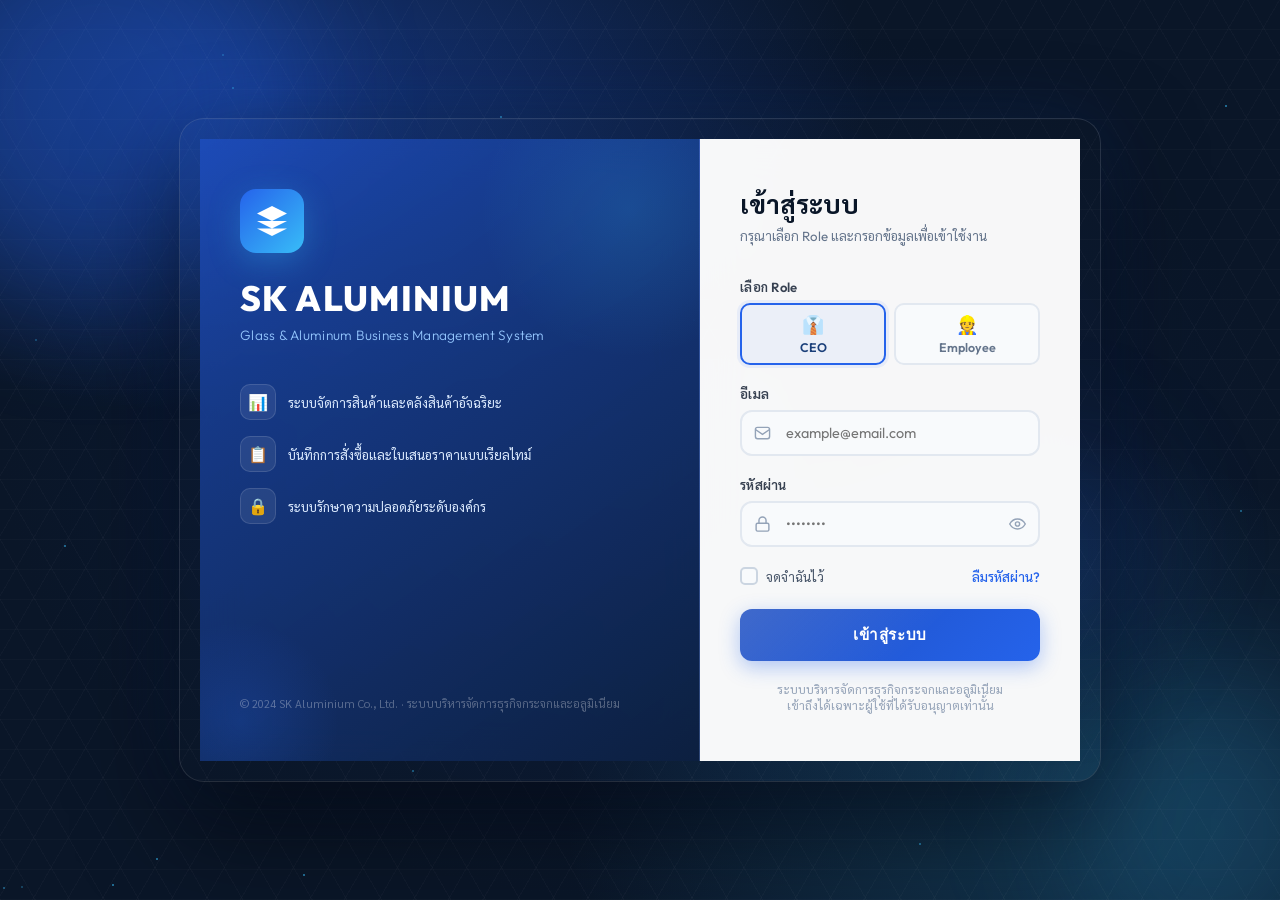
==== commit 8a543815: "update index.html by Chinnawat" ====
--- a/index.html
+++ b/index.html
@@ -1,49 +1,836 @@
 <!DOCTYPE html>
 <html lang="th">
 <head>
-    <meta charset="UTF-8">
-    <meta name="viewport" content="width=device-width, initial-scale=1.0">
-    <title>SK Aluminium - Login</title>
-    <link rel="stylesheet" href="css/style.css">
+<meta charset="UTF-8">
+<meta name="viewport" content="width=device-width, initial-scale=1.0">
+<title>SK Aluminium - Login</title>
+<link href="https://fonts.googleapis.com/css2?family=Outfit:wght@300;400;500;600;700;800&family=Sarabun:wght@300;400;500;600&display=swap" rel="stylesheet">
+<style>
+  :root {
+    --blue-900: #0a1628;
+    --blue-800: #0d2040;
+    --blue-700: #0f2d5a;
+    --blue-600: #1a3f7a;
+    --blue-500: #1e4fc2;
+    --blue-400: #2563eb;
+    --blue-300: #3b82f6;
+    --blue-200: #93c5fd;
+    --blue-100: #dbeafe;
+    --accent: #38bdf8;
+    --accent-glow: rgba(56, 189, 248, 0.4);
+    --white: #ffffff;
+    --glass: rgba(255,255,255,0.06);
+    --glass-border: rgba(255,255,255,0.12);
+  }
+
+  *, *::before, *::after { margin: 0; padding: 0; box-sizing: border-box; }
+
+  body {
+    font-family: 'Outfit', 'Sarabun', sans-serif;
+    background: var(--blue-900);
+    min-height: 100vh;
+    display: flex;
+    align-items: center;
+    justify-content: center;
+    overflow: hidden;
+    position: relative;
+  }
+
+  /* ── Animated background ── */
+  .bg-scene {
+    position: fixed;
+    inset: 0;
+    z-index: 0;
+    pointer-events: none;
+  }
+
+  /* Gradient mesh */
+  .bg-scene::before {
+    content: '';
+    position: absolute;
+    inset: 0;
+    background:
+      radial-gradient(ellipse 80% 60% at 20% 10%, rgba(30,79,194,0.55) 0%, transparent 60%),
+      radial-gradient(ellipse 60% 70% at 80% 90%, rgba(56,189,248,0.18) 0%, transparent 60%),
+      radial-gradient(ellipse 50% 50% at 50% 50%, rgba(13,32,64,0.9) 0%, var(--blue-900) 100%);
+  }
+
+  /* Floating hexagonal grid */
+  .hex-grid {
+    position: absolute;
+    inset: 0;
+    background-image:
+      repeating-linear-gradient(
+        60deg,
+        rgba(255,255,255,0.025) 0px,
+        rgba(255,255,255,0.025) 1px,
+        transparent 1px,
+        transparent 30px
+      ),
+      repeating-linear-gradient(
+        -60deg,
+        rgba(255,255,255,0.025) 0px,
+        rgba(255,255,255,0.025) 1px,
+        transparent 1px,
+        transparent 30px
+      ),
+      repeating-linear-gradient(
+        0deg,
+        rgba(255,255,255,0.02) 0px,
+        rgba(255,255,255,0.02) 1px,
+        transparent 1px,
+        transparent 30px
+      );
+    animation: gridShift 20s linear infinite;
+  }
+
+  @keyframes gridShift {
+    0%   { transform: translateY(0); }
+    100% { transform: translateY(30px); }
+  }
+
+  /* Glowing orbs */
+  .orb {
+    position: absolute;
+    border-radius: 50%;
+    filter: blur(60px);
+    animation: orbFloat 8s ease-in-out infinite;
+  }
+  .orb-1 {
+    width: 400px; height: 400px;
+    background: rgba(37,99,235,0.3);
+    top: -100px; left: -100px;
+    animation-delay: 0s;
+  }
+  .orb-2 {
+    width: 300px; height: 300px;
+    background: rgba(56,189,248,0.15);
+    bottom: -80px; right: -80px;
+    animation-delay: -3s;
+  }
+  .orb-3 {
+    width: 200px; height: 200px;
+    background: rgba(30,79,194,0.2);
+    top: 50%; right: 10%;
+    animation-delay: -5s;
+  }
+
+  @keyframes orbFloat {
+    0%, 100% { transform: translate(0, 0) scale(1); }
+    33%       { transform: translate(20px, -20px) scale(1.05); }
+    66%       { transform: translate(-15px, 10px) scale(0.97); }
+  }
+
+  /* Particle dots */
+  .particles {
+    position: absolute;
+    inset: 0;
+  }
+  .particle {
+    position: absolute;
+    width: 2px; height: 2px;
+    background: var(--accent);
+    border-radius: 50%;
+    opacity: 0;
+    animation: particleFade 6s ease-in-out infinite;
+  }
+
+  @keyframes particleFade {
+    0%   { opacity: 0; transform: translateY(0) scale(0); }
+    20%  { opacity: 0.6; transform: translateY(-20px) scale(1); }
+    80%  { opacity: 0.3; transform: translateY(-80px) scale(0.8); }
+    100% { opacity: 0; transform: translateY(-120px) scale(0); }
+  }
+
+  /* ── Left panel branding ── */
+  .page-wrap {
+    position: relative;
+    z-index: 10;
+    width: 100%;
+    max-width: 920px;
+    padding: 20px;
+    display: flex;
+    gap: 0;
+    min-height: 580px;
+    border-radius: 24px;
+    overflow: hidden;
+    box-shadow:
+      0 0 0 1px var(--glass-border),
+      0 40px 100px rgba(0,0,0,0.6),
+      0 0 80px rgba(37,99,235,0.15);
+    animation: cardIn 0.8s cubic-bezier(0.16, 1, 0.3, 1) both;
+  }
+
+  @keyframes cardIn {
+    from { opacity: 0; transform: translateY(40px) scale(0.97); }
+    to   { opacity: 1; transform: translateY(0) scale(1); }
+  }
+
+  /* Branding side */
+  .brand-side {
+    flex: 1;
+    background: linear-gradient(145deg, rgba(30,79,194,0.8), rgba(13,32,64,0.95));
+    backdrop-filter: blur(20px);
+    border-right: 1px solid var(--glass-border);
+    padding: 50px 40px;
+    display: flex;
+    flex-direction: column;
+    justify-content: center;
+    position: relative;
+    overflow: hidden;
+  }
+
+  .brand-side::before {
+    content: '';
+    position: absolute;
+    width: 300px; height: 300px;
+    background: radial-gradient(circle, rgba(56,189,248,0.15) 0%, transparent 70%);
+    top: -80px; right: -80px;
+    border-radius: 50%;
+  }
+
+  .brand-side::after {
+    content: '';
+    position: absolute;
+    width: 200px; height: 200px;
+    background: radial-gradient(circle, rgba(37,99,235,0.2) 0%, transparent 70%);
+    bottom: -60px; left: -60px;
+    border-radius: 50%;
+  }
+
+  .logo-mark {
+    width: 64px; height: 64px;
+    background: linear-gradient(135deg, var(--blue-400), var(--accent));
+    border-radius: 16px;
+    display: flex; align-items: center; justify-content: center;
+    margin-bottom: 28px;
+    position: relative;
+    box-shadow: 0 8px 32px rgba(56,189,248,0.3);
+    animation: logoPulse 3s ease-in-out infinite;
+  }
+
+  @keyframes logoPulse {
+    0%, 100% { box-shadow: 0 8px 32px rgba(56,189,248,0.3); }
+    50%       { box-shadow: 0 8px 48px rgba(56,189,248,0.55); }
+  }
+
+  .logo-mark svg {
+    width: 36px; height: 36px;
+    fill: var(--white);
+  }
+
+  .brand-name {
+    font-size: 2.2rem;
+    font-weight: 800;
+    color: var(--white);
+    letter-spacing: 0.04em;
+    line-height: 1;
+    margin-bottom: 10px;
+  }
+
+  .brand-sub {
+    font-size: 0.85rem;
+    color: var(--blue-200);
+    font-weight: 300;
+    letter-spacing: 0.02em;
+    margin-bottom: 40px;
+  }
+
+  .brand-features {
+    display: flex;
+    flex-direction: column;
+    gap: 16px;
+    position: relative;
+    z-index: 1;
+  }
+
+  .feature-item {
+    display: flex;
+    align-items: center;
+    gap: 12px;
+    animation: featureSlide 0.6s cubic-bezier(0.16,1,0.3,1) both;
+  }
+
+  .feature-item:nth-child(1) { animation-delay: 0.3s; }
+  .feature-item:nth-child(2) { animation-delay: 0.45s; }
+  .feature-item:nth-child(3) { animation-delay: 0.6s; }
+
+  @keyframes featureSlide {
+    from { opacity: 0; transform: translateX(-20px); }
+    to   { opacity: 1; transform: translateX(0); }
+  }
+
+  .feature-icon {
+    width: 36px; height: 36px;
+    background: rgba(255,255,255,0.08);
+    border: 1px solid rgba(255,255,255,0.12);
+    border-radius: 10px;
+    display: flex; align-items: center; justify-content: center;
+    flex-shrink: 0;
+    font-size: 16px;
+  }
+
+  .feature-text {
+    font-size: 0.82rem;
+    color: var(--blue-100);
+    font-weight: 400;
+  }
+
+  .brand-footer {
+    margin-top: auto;
+    padding-top: 40px;
+    font-size: 0.72rem;
+    color: rgba(255,255,255,0.3);
+    font-family: 'Sarabun', sans-serif;
+    position: relative;
+    z-index: 1;
+  }
+
+  /* ── Login form side ── */
+  .form-side {
+    width: 380px;
+    flex-shrink: 0;
+    background: rgba(255,255,255,0.97);
+    backdrop-filter: blur(20px);
+    padding: 48px 40px;
+    display: flex;
+    flex-direction: column;
+    justify-content: center;
+  }
+
+  .form-title {
+    font-size: 1.6rem;
+    font-weight: 700;
+    color: var(--blue-900);
+    margin-bottom: 6px;
+  }
+
+  .form-subtitle {
+    font-size: 0.83rem;
+    color: #64748b;
+    margin-bottom: 34px;
+    font-weight: 400;
+  }
+
+  /* Error banner */
+  .error-banner {
+    display: none;
+    background: #fef2f2;
+    border: 1px solid #fca5a5;
+    border-radius: 10px;
+    padding: 12px 16px;
+    margin-bottom: 20px;
+    font-size: 0.83rem;
+    color: #dc2626;
+    animation: shake 0.4s ease;
+  }
+
+  @keyframes shake {
+    0%, 100% { transform: translateX(0); }
+    25%       { transform: translateX(-6px); }
+    75%       { transform: translateX(6px); }
+  }
+
+  /* Field groups */
+  .field {
+    margin-bottom: 20px;
+  }
+
+  .field label {
+    display: block;
+    font-size: 0.82rem;
+    font-weight: 600;
+    color: #374151;
+    margin-bottom: 8px;
+    letter-spacing: 0.02em;
+  }
+
+  .input-wrap {
+    position: relative;
+  }
+
+  .input-icon {
+    position: absolute;
+    left: 14px;
+    top: 50%;
+    transform: translateY(-50%);
+    color: #94a3b8;
+    display: flex;
+    align-items: center;
+    pointer-events: none;
+    transition: color 0.2s;
+  }
+
+  .input-icon svg { width: 17px; height: 17px; }
+
+  .field input,
+  .field select {
+    width: 100%;
+    padding: 12px 44px 12px 44px;
+    border: 2px solid #e2e8f0;
+    border-radius: 12px;
+    font-family: 'Outfit', 'Sarabun', sans-serif;
+    font-size: 0.9rem;
+    color: #1e293b;
+    background: #f8fafc;
+    transition: all 0.25s ease;
+    outline: none;
+    -webkit-appearance: none;
+    appearance: none;
+  }
+
+  .field select {
+    cursor: pointer;
+    background-image: url("data:image/svg+xml,%3Csvg xmlns='http://www.w3.org/2000/svg' width='16' height='16' viewBox='0 0 24 24' fill='none' stroke='%2394a3b8' stroke-width='2'%3E%3Cpath d='M6 9l6 6 6-6'/%3E%3C/svg%3E");
+    background-repeat: no-repeat;
+    background-position: right 14px center;
+  }
+
+  .field input:focus,
+  .field select:focus {
+    border-color: var(--blue-400);
+    background: #ffffff;
+    box-shadow: 0 0 0 4px rgba(37,99,235,0.1);
+  }
+
+  .field input:focus ~ .input-icon,
+  .input-wrap:focus-within .input-icon {
+    color: var(--blue-400);
+  }
+
+  /* Toggle password */
+  .toggle-pw {
+    position: absolute;
+    right: 14px;
+    top: 50%;
+    transform: translateY(-50%);
+    background: none;
+    border: none;
+    color: #94a3b8;
+    cursor: pointer;
+    display: flex;
+    align-items: center;
+    padding: 0;
+    transition: color 0.2s;
+  }
+  .toggle-pw:hover { color: var(--blue-400); }
+  .toggle-pw svg { width: 17px; height: 17px; }
+
+  /* Remember + Forgot */
+  .remember-row {
+    display: flex;
+    align-items: center;
+    justify-content: space-between;
+    margin-bottom: 24px;
+  }
+
+  .remember-label {
+    display: flex;
+    align-items: center;
+    gap: 8px;
+    cursor: pointer;
+    user-select: none;
+  }
+
+  .custom-check {
+    width: 18px; height: 18px;
+    border: 2px solid #cbd5e1;
+    border-radius: 5px;
+    display: flex; align-items: center; justify-content: center;
+    transition: all 0.2s;
+    flex-shrink: 0;
+    background: #f8fafc;
+  }
+
+  #rememberMe:checked + .custom-check {
+    background: var(--blue-400);
+    border-color: var(--blue-400);
+  }
+
+  #rememberMe:checked + .custom-check::after {
+    content: '';
+    width: 5px; height: 9px;
+    border: 2px solid white;
+    border-top: none; border-left: none;
+    transform: rotate(45deg) translateY(-1px);
+    display: block;
+  }
+
+  #rememberMe { display: none; }
+
+  .remember-text {
+    font-size: 0.83rem;
+    color: #475569;
+  }
+
+  .forgot-link {
+    font-size: 0.83rem;
+    color: var(--blue-400);
+    text-decoration: none;
+    font-weight: 500;
+    transition: color 0.2s;
+  }
+  .forgot-link:hover { color: var(--blue-700); }
+
+  /* Login button */
+  .btn-login {
+    width: 100%;
+    padding: 14px;
+    background: linear-gradient(135deg, var(--blue-500) 0%, var(--blue-400) 100%);
+    color: white;
+    border: none;
+    border-radius: 12px;
+    font-family: 'Outfit', sans-serif;
+    font-size: 0.95rem;
+    font-weight: 600;
+    letter-spacing: 0.04em;
+    cursor: pointer;
+    position: relative;
+    overflow: hidden;
+    transition: all 0.3s ease;
+    box-shadow: 0 6px 20px rgba(37,99,235,0.35);
+  }
+
+  .btn-login::before {
+    content: '';
+    position: absolute;
+    inset: 0;
+    background: linear-gradient(135deg, rgba(255,255,255,0.15) 0%, transparent 60%);
+    pointer-events: none;
+  }
+
+  /* Ripple */
+  .btn-login::after {
+    content: '';
+    position: absolute;
+    width: 0; height: 0;
+    background: rgba(255,255,255,0.3);
+    border-radius: 50%;
+    top: 50%; left: 50%;
+    transform: translate(-50%, -50%);
+    transition: width 0.5s ease, height 0.5s ease, opacity 0.5s ease;
+    opacity: 0;
+  }
+
+  .btn-login:active::after {
+    width: 300px; height: 300px;
+    opacity: 0;
+    transition: 0s;
+  }
+
+  .btn-login:hover {
+    transform: translateY(-2px);
+    box-shadow: 0 10px 30px rgba(37,99,235,0.45);
+  }
+
+  .btn-login:active { transform: translateY(0); }
+
+  /* Loading state */
+  .btn-login.loading .btn-text { display: none; }
+  .btn-login .spinner {
+    display: none;
+    width: 20px; height: 20px;
+    border: 2.5px solid rgba(255,255,255,0.3);
+    border-top-color: white;
+    border-radius: 50%;
+    animation: spin 0.7s linear infinite;
+    margin: 0 auto;
+  }
+  .btn-login.loading .spinner { display: block; }
+
+  @keyframes spin {
+    to { transform: rotate(360deg); }
+  }
+
+  /* Role badges */
+  .role-badges {
+    display: flex;
+    gap: 8px;
+    margin-bottom: 6px;
+  }
+
+  .role-badge {
+    flex: 1;
+    padding: 8px;
+    border: 2px solid #e2e8f0;
+    border-radius: 10px;
+    text-align: center;
+    cursor: pointer;
+    font-size: 0.78rem;
+    font-weight: 600;
+    color: #64748b;
+    background: #f8fafc;
+    transition: all 0.2s;
+    display: flex;
+    flex-direction: column;
+    align-items: center;
+    gap: 4px;
+  }
+
+  .role-badge span.icon { font-size: 18px; }
+
+  .role-badge.active {
+    border-color: var(--blue-400);
+    background: rgba(37,99,235,0.06);
+    color: var(--blue-600);
+    box-shadow: 0 0 0 3px rgba(37,99,235,0.08);
+  }
+
+  /* Progress bar */
+  .strength-bar {
+    display: none;
+    margin-top: 8px;
+    height: 3px;
+    border-radius: 99px;
+    background: #e2e8f0;
+    overflow: hidden;
+  }
+
+  .strength-fill {
+    height: 100%;
+    border-radius: 99px;
+    transition: width 0.3s, background 0.3s;
+    width: 0%;
+  }
+
+  /* Divider */
+  .divider {
+    display: flex;
+    align-items: center;
+    gap: 12px;
+    margin: 20px 0;
+  }
+
+  .divider::before, .divider::after {
+    content: '';
+    flex: 1;
+    height: 1px;
+    background: #e2e8f0;
+  }
+
+  .divider span {
+    font-size: 0.75rem;
+    color: #94a3b8;
+    white-space: nowrap;
+  }
+
+  /* Footer */
+  .form-footer {
+    margin-top: 20px;
+    text-align: center;
+    font-size: 0.75rem;
+    color: #94a3b8;
+    font-family: 'Sarabun', sans-serif;
+  }
+
+  /* ── Responsive ── */
+  @media (max-width: 700px) {
+    .brand-side { display: none; }
+    .page-wrap { max-width: 440px; border-radius: 20px; }
+    .form-side { width: 100%; padding: 40px 28px; }
+  }
+</style>
 </head>
-<body class="login-page">
-    <div class="login-container">
-        <div class="login-box">
-            <div class="login-header">
-                <h1>SK ALUMINIUM  ...</h1>
-                <p>Glass & Aluminum Business Management System</p>
-            </div>
-            
-            <form id="loginForm" class="login-form">
-                <div class="form-group">
-                    <label for="email">Email</label>
-                    <input type="email" id="email" name="email" required placeholder="example@email.com">
-                </div>
-                
-                <div class="form-group">
-                    <label for="password">Password</label>
-                    <input type="password" id="password" name="password" required placeholder="••••••••">
-                </div>
-                
-                <div class="form-group">
-                    <label for="role">Role</label>
-                    <select id="role" name="role" required>
-                        <option value="">Select Role</option>
-                        <option value="CEO">CEO</option>
-                        <option value="EMPLOYEE">Employee</option>
-                    </select>
-                </div>
-                
-                <button type="submit" class="btn-login">Login</button>
-            </form>
-            
-            <div class="login-footer">
-                <p>ระบบบริหารจัดการธุรกิจกระจกและอลูมิเนียม</p>
-            </div>
+<body>
+
+<!-- Background scene -->
+<div class="bg-scene">
+  <div class="hex-grid"></div>
+  <div class="orb orb-1"></div>
+  <div class="orb orb-2"></div>
+  <div class="orb orb-3"></div>
+  <div class="particles" id="particles"></div>
+</div>
+
+<!-- Main card -->
+<div class="page-wrap">
+
+  <!-- Left: Branding -->
+  <div class="brand-side">
+    <div class="logo-mark">
+      <svg viewBox="0 0 24 24" xmlns="http://www.w3.org/2000/svg">
+        <path d="M12 2L2 7l10 5 10-5-10-5zM2 17l10 5 10-5M2 12l10 5 10-5"/>
+      </svg>
+    </div>
+    <div class="brand-name">SK ALUMINIUM</div>
+    <div class="brand-sub">Glass &amp; Aluminum Business Management System</div>
+
+    <div class="brand-features">
+      <div class="feature-item">
+        <div class="feature-icon">📊</div>
+        <div class="feature-text">ระบบจัดการสินค้าและคลังสินค้าอัจฉริยะ</div>
+      </div>
+      <div class="feature-item">
+        <div class="feature-icon">📋</div>
+        <div class="feature-text">บันทึกการสั่งซื้อและใบเสนอราคาแบบเรียลไทม์</div>
+      </div>
+      <div class="feature-item">
+        <div class="feature-icon">🔒</div>
+        <div class="feature-text">ระบบรักษาความปลอดภัยระดับองค์กร</div>
+      </div>
+    </div>
+
+    <div class="brand-footer">© 2024 SK Aluminium Co., Ltd. · ระบบบริหารจัดการธุรกิจกระจกและอลูมิเนียม</div>
+  </div>
+
+  <!-- Right: Form -->
+  <div class="form-side">
+    <div class="form-title">เข้าสู่ระบบ</div>
+    <div class="form-subtitle">กรุณาเลือก Role และกรอกข้อมูลเพื่อเข้าใช้งาน</div>
+
+    <!-- Error -->
+    <div class="error-banner" id="errorBanner">
+      ⚠️ อีเมล รหัสผ่าน หรือ Role ไม่ถูกต้อง กรุณาลองใหม่อีกครั้ง
+    </div>
+
+    <!-- ✅ ใช้ <form id="loginForm"> เพื่อให้ main.js หาเจอและ addEventListener('submit') ทำงานได้ -->
+    <form id="loginForm">
+
+      <!-- Role selector (visual badges) + hidden select id="role" ที่ main.js อ่านค่า -->
+      <div class="field">
+        <label>เลือก Role</label>
+        <div class="role-badges">
+          <div class="role-badge active" data-role="CEO" onclick="selectRole(this)">
+            <span class="icon">👔</span>
+            CEO
+          </div>
+          <div class="role-badge" data-role="EMPLOYEE" onclick="selectRole(this)">
+            <span class="icon">👷</span>
+            Employee
+          </div>
         </div>
-    </div>
-    
-    <script src="js/api.js"></script>
-    <script src="js/main.js"></script>
+        <!-- id="role" ตรงกับที่ main.js ใช้: document.getElementById('role').value -->
+        <select id="role" name="role" required style="display:none">
+          <option value="">Select Role</option>
+          <option value="CEO" selected>CEO</option>
+          <option value="EMPLOYEE">Employee</option>
+        </select>
+      </div>
+
+      <!-- Email -->
+      <div class="field">
+        <label>อีเมล</label>
+        <div class="input-wrap">
+          <span class="input-icon">
+            <svg viewBox="0 0 24 24" fill="none" stroke="currentColor" stroke-width="2">
+              <rect x="2" y="4" width="20" height="16" rx="3"/>
+              <path d="M2 7l10 7 10-7"/>
+            </svg>
+          </span>
+          <input type="email" id="email" name="email" placeholder="example@email.com" autocomplete="email" required>
+        </div>
+      </div>
+
+      <!-- Password -->
+      <div class="field">
+        <label>รหัสผ่าน</label>
+        <div class="input-wrap">
+          <span class="input-icon">
+            <svg viewBox="0 0 24 24" fill="none" stroke="currentColor" stroke-width="2">
+              <rect x="3" y="11" width="18" height="11" rx="2"/>
+              <path d="M7 11V7a5 5 0 0110 0v4"/>
+            </svg>
+          </span>
+          <input type="password" id="password" name="password" placeholder="••••••••" autocomplete="current-password" oninput="checkStrength(this.value)" required>
+          <button class="toggle-pw" type="button" onclick="togglePw()" id="toggleBtn">
+            <svg id="eyeIcon" viewBox="0 0 24 24" fill="none" stroke="currentColor" stroke-width="2">
+              <path d="M1 12s4-7 11-7 11 7 11 7-4 7-11 7S1 12 1 12z"/>
+              <circle cx="12" cy="12" r="3"/>
+            </svg>
+          </button>
+        </div>
+        <div class="strength-bar" id="strengthBar">
+          <div class="strength-fill" id="strengthFill"></div>
+        </div>
+      </div>
+
+      <!-- Remember + Forgot -->
+      <div class="remember-row">
+        <label class="remember-label">
+          <input type="checkbox" id="rememberMe">
+          <div class="custom-check"></div>
+          <span class="remember-text">จดจำฉันไว้</span>
+        </label>
+        <a href="#" class="forgot-link">ลืมรหัสผ่าน?</a>
+      </div>
+
+      <!-- ✅ type="submit" เพื่อให้ form submit event ยิงได้ตามที่ main.js รอ -->
+      <button class="btn-login" type="submit" id="loginBtn">
+        <span class="btn-text">เข้าสู่ระบบ</span>
+        <div class="spinner"></div>
+      </button>
+
+      <div class="form-footer">
+        ระบบบริหารจัดการธุรกิจกระจกและอลูมิเนียม<br>
+        เข้าถึงได้เฉพาะผู้ใช้ที่ได้รับอนุญาตเท่านั้น
+      </div>
+
+    </form>
+  </div>
+
+</div>
+
+<script>
+  /* ── Floating particles ── */
+  const container = document.getElementById('particles');
+  for (let i = 0; i < 30; i++) {
+    const p = document.createElement('div');
+    p.className = 'particle';
+    p.style.cssText = `
+      left: ${Math.random() * 100}%;
+      top: ${Math.random() * 100}%;
+      animation-delay: ${Math.random() * 6}s;
+      animation-duration: ${4 + Math.random() * 5}s;
+      opacity: ${0.3 + Math.random() * 0.5};
+    `;
+    container.appendChild(p);
+  }
+
+  /* ── Role selector ── */
+  /* ✅ sync ค่าเข้า <select id="role"> ที่ main.js อ่านผ่าน document.getElementById('role').value */
+  function selectRole(el) {
+    document.querySelectorAll('.role-badge').forEach(b => b.classList.remove('active'));
+    el.classList.add('active');
+    const roleSelect = document.getElementById('role');
+    roleSelect.value = el.dataset.role;
+  }
+
+  /* ── Toggle password ── */
+  let pwVisible = false;
+  function togglePw() {
+    pwVisible = !pwVisible;
+    const input = document.getElementById('password');
+    input.type = pwVisible ? 'text' : 'password';
+    document.getElementById('eyeIcon').innerHTML = pwVisible
+      ? `<path d="M17.94 17.94A10.07 10.07 0 0112 20c-7 0-11-8-11-8a18.45 18.45 0 015.06-5.94M9.9 4.24A9.12 9.12 0 0112 4c7 0 11 8 11 8a18.5 18.5 0 01-2.16 3.19m-6.72-1.07a3 3 0 11-4.24-4.24"/><line x1="1" y1="1" x2="23" y2="23"/>`
+      : `<path d="M1 12s4-7 11-7 11 7 11 7-4 7-11 7S1 12 1 12z"/><circle cx="12" cy="12" r="3"/>`;
+  }
+
+  /* ── Password strength ── */
+  function checkStrength(val) {
+    const bar = document.getElementById('strengthBar');
+    const fill = document.getElementById('strengthFill');
+    if (!val) { bar.style.display = 'none'; return; }
+    bar.style.display = 'block';
+    let score = 0;
+    if (val.length >= 8) score++;
+    if (/[A-Z]/.test(val)) score++;
+    if (/[0-9]/.test(val)) score++;
+    if (/[^A-Za-z0-9]/.test(val)) score++;
+    const configs = [
+      { w: '20%', c: '#ef4444' },
+      { w: '45%', c: '#f97316' },
+      { w: '70%', c: '#eab308' },
+      { w: '100%', c: '#22c55e' }
+    ];
+    const cfg = configs[Math.min(score - 1, 3)] || configs[0];
+    fill.style.width = cfg.w;
+    fill.style.background = cfg.c;
+  }
+
+</script>
+
+<script src="js/api.js"></script>
+<script src="js/main.js"></script>
 </body>
-</html>
+</html>
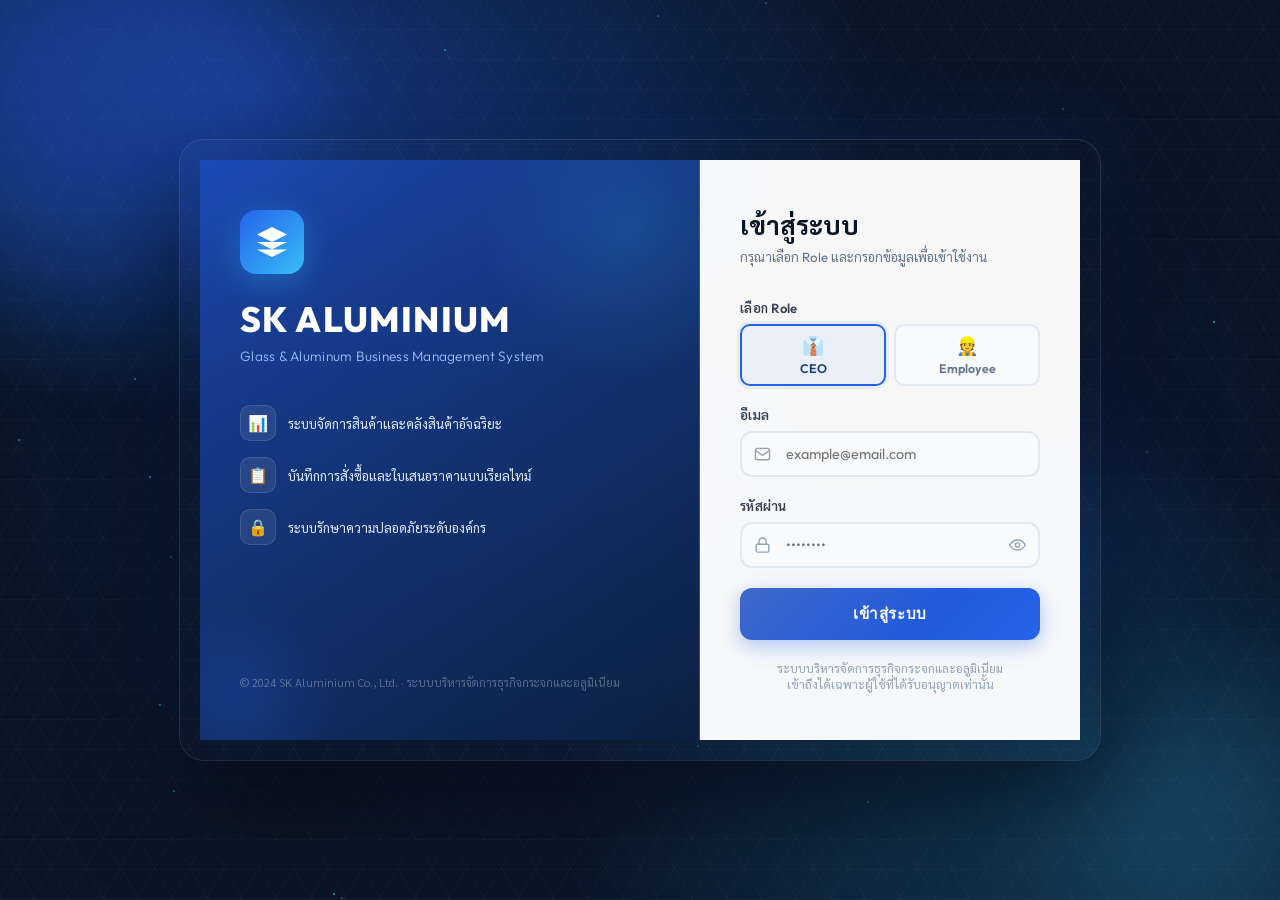
==== commit d17c2399: "remove password strength checker and remember me functionality from login form" ====
--- a/index.html
+++ b/index.html
@@ -416,62 +416,6 @@
   .toggle-pw:hover { color: var(--blue-400); }
   .toggle-pw svg { width: 17px; height: 17px; }
 
-  /* Remember + Forgot */
-  .remember-row {
-    display: flex;
-    align-items: center;
-    justify-content: space-between;
-    margin-bottom: 24px;
-  }
-
-  .remember-label {
-    display: flex;
-    align-items: center;
-    gap: 8px;
-    cursor: pointer;
-    user-select: none;
-  }
-
-  .custom-check {
-    width: 18px; height: 18px;
-    border: 2px solid #cbd5e1;
-    border-radius: 5px;
-    display: flex; align-items: center; justify-content: center;
-    transition: all 0.2s;
-    flex-shrink: 0;
-    background: #f8fafc;
-  }
-
-  #rememberMe:checked + .custom-check {
-    background: var(--blue-400);
-    border-color: var(--blue-400);
-  }
-
-  #rememberMe:checked + .custom-check::after {
-    content: '';
-    width: 5px; height: 9px;
-    border: 2px solid white;
-    border-top: none; border-left: none;
-    transform: rotate(45deg) translateY(-1px);
-    display: block;
-  }
-
-  #rememberMe { display: none; }
-
-  .remember-text {
-    font-size: 0.83rem;
-    color: #475569;
-  }
-
-  .forgot-link {
-    font-size: 0.83rem;
-    color: var(--blue-400);
-    text-decoration: none;
-    font-weight: 500;
-    transition: color 0.2s;
-  }
-  .forgot-link:hover { color: var(--blue-700); }
-
   /* Login button */
   .btn-login {
     width: 100%;
@@ -574,23 +518,6 @@
     background: rgba(37,99,235,0.06);
     color: var(--blue-600);
     box-shadow: 0 0 0 3px rgba(37,99,235,0.08);
-  }
-
-  /* Progress bar */
-  .strength-bar {
-    display: none;
-    margin-top: 8px;
-    height: 3px;
-    border-radius: 99px;
-    background: #e2e8f0;
-    overflow: hidden;
-  }
-
-  .strength-fill {
-    height: 100%;
-    border-radius: 99px;
-    transition: width 0.3s, background 0.3s;
-    width: 0%;
   }
 
   /* Divider */
@@ -731,7 +658,7 @@
               <path d="M7 11V7a5 5 0 0110 0v4"/>
             </svg>
           </span>
-          <input type="password" id="password" name="password" placeholder="••••••••" autocomplete="current-password" oninput="checkStrength(this.value)" required>
+          <input type="password" id="password" name="password" placeholder="••••••••" autocomplete="current-password" required>
           <button class="toggle-pw" type="button" onclick="togglePw()" id="toggleBtn">
             <svg id="eyeIcon" viewBox="0 0 24 24" fill="none" stroke="currentColor" stroke-width="2">
               <path d="M1 12s4-7 11-7 11 7 11 7-4 7-11 7S1 12 1 12z"/>
@@ -739,19 +666,6 @@
             </svg>
           </button>
         </div>
-        <div class="strength-bar" id="strengthBar">
-          <div class="strength-fill" id="strengthFill"></div>
-        </div>
-      </div>
-
-      <!-- Remember + Forgot -->
-      <div class="remember-row">
-        <label class="remember-label">
-          <input type="checkbox" id="rememberMe">
-          <div class="custom-check"></div>
-          <span class="remember-text">จดจำฉันไว้</span>
-        </label>
-        <a href="#" class="forgot-link">ลืมรหัสผ่าน?</a>
       </div>
 
       <!-- ✅ type="submit" เพื่อให้ form submit event ยิงได้ตามที่ main.js รอ -->
@@ -806,28 +720,6 @@
       : `<path d="M1 12s4-7 11-7 11 7 11 7-4 7-11 7S1 12 1 12z"/><circle cx="12" cy="12" r="3"/>`;
   }
 
-  /* ── Password strength ── */
-  function checkStrength(val) {
-    const bar = document.getElementById('strengthBar');
-    const fill = document.getElementById('strengthFill');
-    if (!val) { bar.style.display = 'none'; return; }
-    bar.style.display = 'block';
-    let score = 0;
-    if (val.length >= 8) score++;
-    if (/[A-Z]/.test(val)) score++;
-    if (/[0-9]/.test(val)) score++;
-    if (/[^A-Za-z0-9]/.test(val)) score++;
-    const configs = [
-      { w: '20%', c: '#ef4444' },
-      { w: '45%', c: '#f97316' },
-      { w: '70%', c: '#eab308' },
-      { w: '100%', c: '#22c55e' }
-    ];
-    const cfg = configs[Math.min(score - 1, 3)] || configs[0];
-    fill.style.width = cfg.w;
-    fill.style.background = cfg.c;
-  }
-
 </script>
 
 <script src="js/api.js"></script>
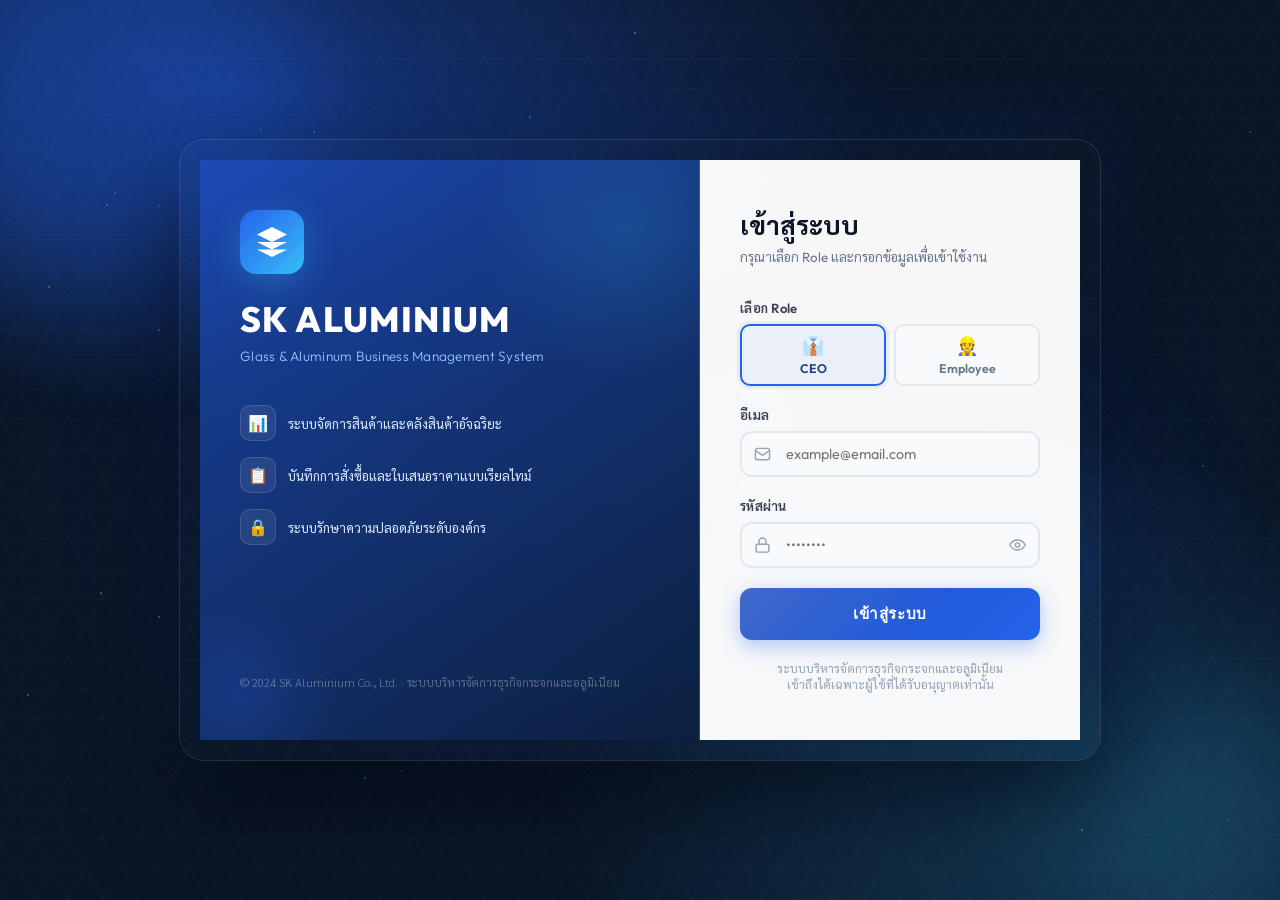
==== commit 2b6eb26f: "feat(attendance): enhance attendance model and routes with new status and adjustment fields feat(use" ====
--- a/index.html
+++ b/index.html
@@ -315,20 +315,34 @@
   /* Error banner */
   .error-banner {
     display: none;
-    background: #fef2f2;
-    border: 1px solid #fca5a5;
-    border-radius: 10px;
-    padding: 12px 16px;
+    background: linear-gradient(135deg, #fef2f2 0%, #fde8e8 100%);
+    border: 1.5px solid #fc8181;
+    border-radius: 12px;
+    padding: 14px 16px;
     margin-bottom: 20px;
-    font-size: 0.83rem;
-    color: #dc2626;
-    animation: shake 0.4s ease;
+    font-size: 0.9rem;
+    color: #c41e3a;
+    font-weight: 500;
+    line-height: 1.5;
+    animation: slideDown 0.3s ease-out, shake 0.4s ease 0.1s;
+    box-shadow: 0 4px 12px rgba(220, 38, 38, 0.12);
+  }
+
+  @keyframes slideDown {
+    from {
+      opacity: 0;
+      transform: translateY(-10px);
+    }
+    to {
+      opacity: 1;
+      transform: translateY(0);
+    }
   }
 
   @keyframes shake {
     0%, 100% { transform: translateX(0); }
-    25%       { transform: translateX(-6px); }
-    75%       { transform: translateX(6px); }
+    25%       { transform: translateX(-4px); }
+    75%       { transform: translateX(4px); }
   }
 
   /* Field groups */
@@ -607,7 +621,7 @@
 
     <!-- Error -->
     <div class="error-banner" id="errorBanner">
-      ⚠️ อีเมล รหัสผ่าน หรือ Role ไม่ถูกต้อง กรุณาลองใหม่อีกครั้ง
+      Login failed. Please check your email, password, and role.
     </div>
 
     <!-- ✅ ใช้ <form id="loginForm"> เพื่อให้ main.js หาเจอและ addEventListener('submit') ทำงานได้ -->
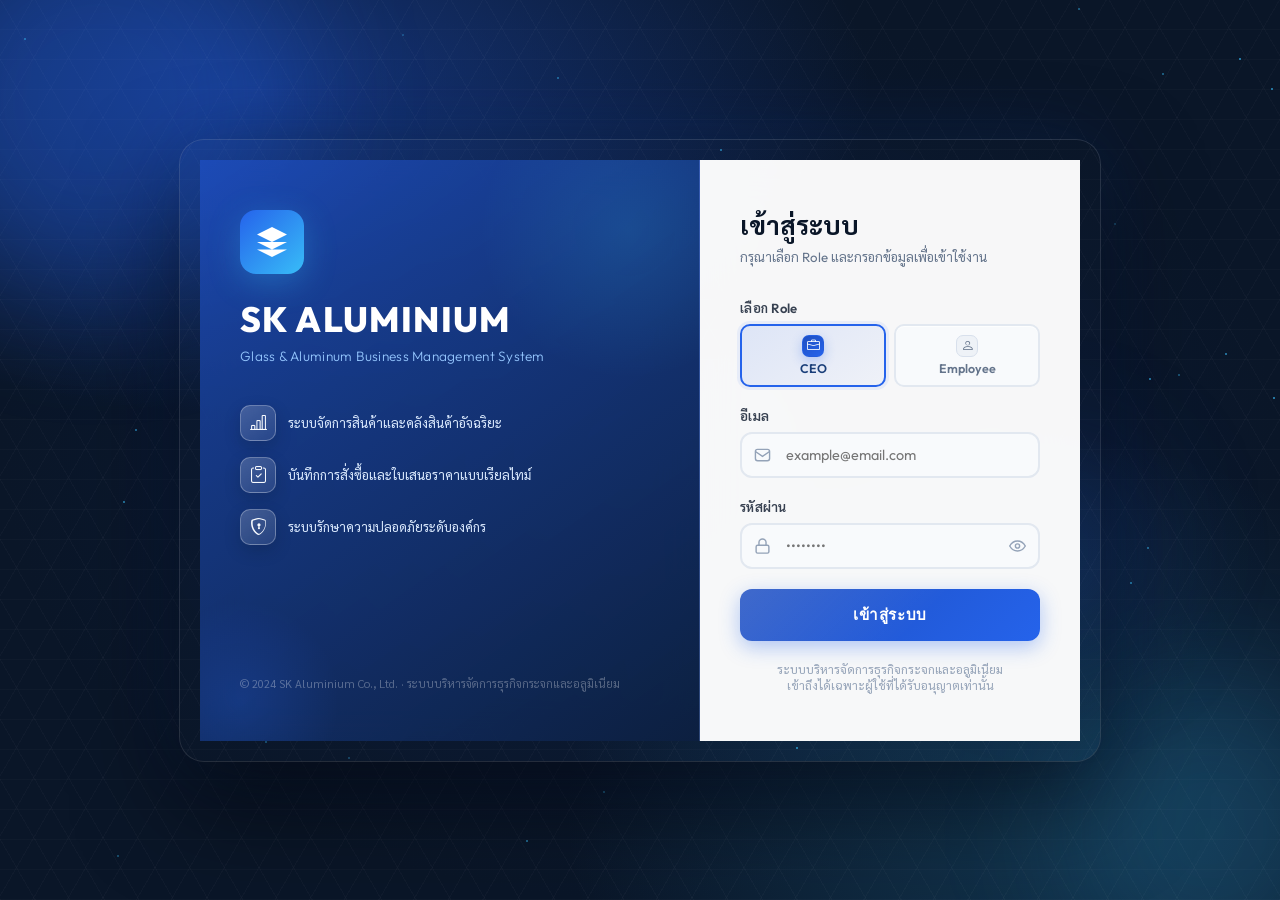
==== commit f0359b87: "ปรับปรุงสไตล์และเพิ่มไอคอนในฟีเจอร์และบทบาทผู้ใช้" ====
--- a/index.html
+++ b/index.html
@@ -5,6 +5,7 @@
 <meta name="viewport" content="width=device-width, initial-scale=1.0">
 <title>SK Aluminium - Login</title>
 <link href="https://fonts.googleapis.com/css2?family=Outfit:wght@300;400;500;600;700;800&family=Sarabun:wght@300;400;500;600&display=swap" rel="stylesheet">
+<link rel="stylesheet" href="https://cdn.jsdelivr.net/npm/bootstrap-icons@1.11.3/font/bootstrap-icons.min.css">
 <style>
   :root {
     --blue-900: #0a1628;
@@ -262,12 +263,19 @@
 
   .feature-icon {
     width: 36px; height: 36px;
-    background: rgba(255,255,255,0.08);
-    border: 1px solid rgba(255,255,255,0.12);
+    background: linear-gradient(145deg, rgba(255,255,255,0.2), rgba(255,255,255,0.08));
+    border: 1px solid rgba(255,255,255,0.28);
     border-radius: 10px;
     display: flex; align-items: center; justify-content: center;
     flex-shrink: 0;
     font-size: 16px;
+    color: #f8fbff;
+    box-shadow: 0 6px 16px rgba(10, 22, 40, 0.22);
+  }
+
+  .feature-icon i {
+    font-size: 17px;
+    line-height: 1;
   }
 
   .feature-text {
@@ -509,7 +517,7 @@
 
   .role-badge {
     flex: 1;
-    padding: 8px;
+    padding: 9px;
     border: 2px solid #e2e8f0;
     border-radius: 10px;
     text-align: center;
@@ -523,15 +531,38 @@
     flex-direction: column;
     align-items: center;
     gap: 4px;
-  }
-
-  .role-badge span.icon { font-size: 18px; }
+    box-shadow: inset 0 1px 0 rgba(255,255,255,0.8);
+  }
+
+  .role-badge .icon {
+    width: 22px;
+    height: 22px;
+    border-radius: 7px;
+    display: inline-flex;
+    align-items: center;
+    justify-content: center;
+    color: #64748b;
+    background: #eef2f7;
+    border: 1px solid #d8e0ec;
+  }
+
+  .role-badge .icon i {
+    font-size: 13px;
+    line-height: 1;
+  }
 
   .role-badge.active {
     border-color: var(--blue-400);
-    background: rgba(37,99,235,0.06);
+    background: linear-gradient(145deg, rgba(37,99,235,0.12), rgba(37,99,235,0.04));
     color: var(--blue-600);
     box-shadow: 0 0 0 3px rgba(37,99,235,0.08);
+  }
+
+  .role-badge.active .icon {
+    color: #ffffff;
+    background: linear-gradient(145deg, var(--blue-500), var(--blue-400));
+    border-color: rgba(37, 99, 235, 0.55);
+    box-shadow: 0 4px 12px rgba(37, 99, 235, 0.3);
   }
 
   /* Divider */
@@ -598,15 +629,15 @@
 
     <div class="brand-features">
       <div class="feature-item">
-        <div class="feature-icon">📊</div>
+        <div class="feature-icon"><i class="bi bi-bar-chart-line" aria-hidden="true"></i></div>
         <div class="feature-text">ระบบจัดการสินค้าและคลังสินค้าอัจฉริยะ</div>
       </div>
       <div class="feature-item">
-        <div class="feature-icon">📋</div>
+        <div class="feature-icon"><i class="bi bi-clipboard-check" aria-hidden="true"></i></div>
         <div class="feature-text">บันทึกการสั่งซื้อและใบเสนอราคาแบบเรียลไทม์</div>
       </div>
       <div class="feature-item">
-        <div class="feature-icon">🔒</div>
+        <div class="feature-icon"><i class="bi bi-shield-lock" aria-hidden="true"></i></div>
         <div class="feature-text">ระบบรักษาความปลอดภัยระดับองค์กร</div>
       </div>
     </div>
@@ -632,11 +663,11 @@
         <label>เลือก Role</label>
         <div class="role-badges">
           <div class="role-badge active" data-role="CEO" onclick="selectRole(this)">
-            <span class="icon">👔</span>
+            <span class="icon" aria-hidden="true"><i class="bi bi-briefcase"></i></span>
             CEO
           </div>
           <div class="role-badge" data-role="EMPLOYEE" onclick="selectRole(this)">
-            <span class="icon">👷</span>
+            <span class="icon" aria-hidden="true"><i class="bi bi-person"></i></span>
             Employee
           </div>
         </div>
